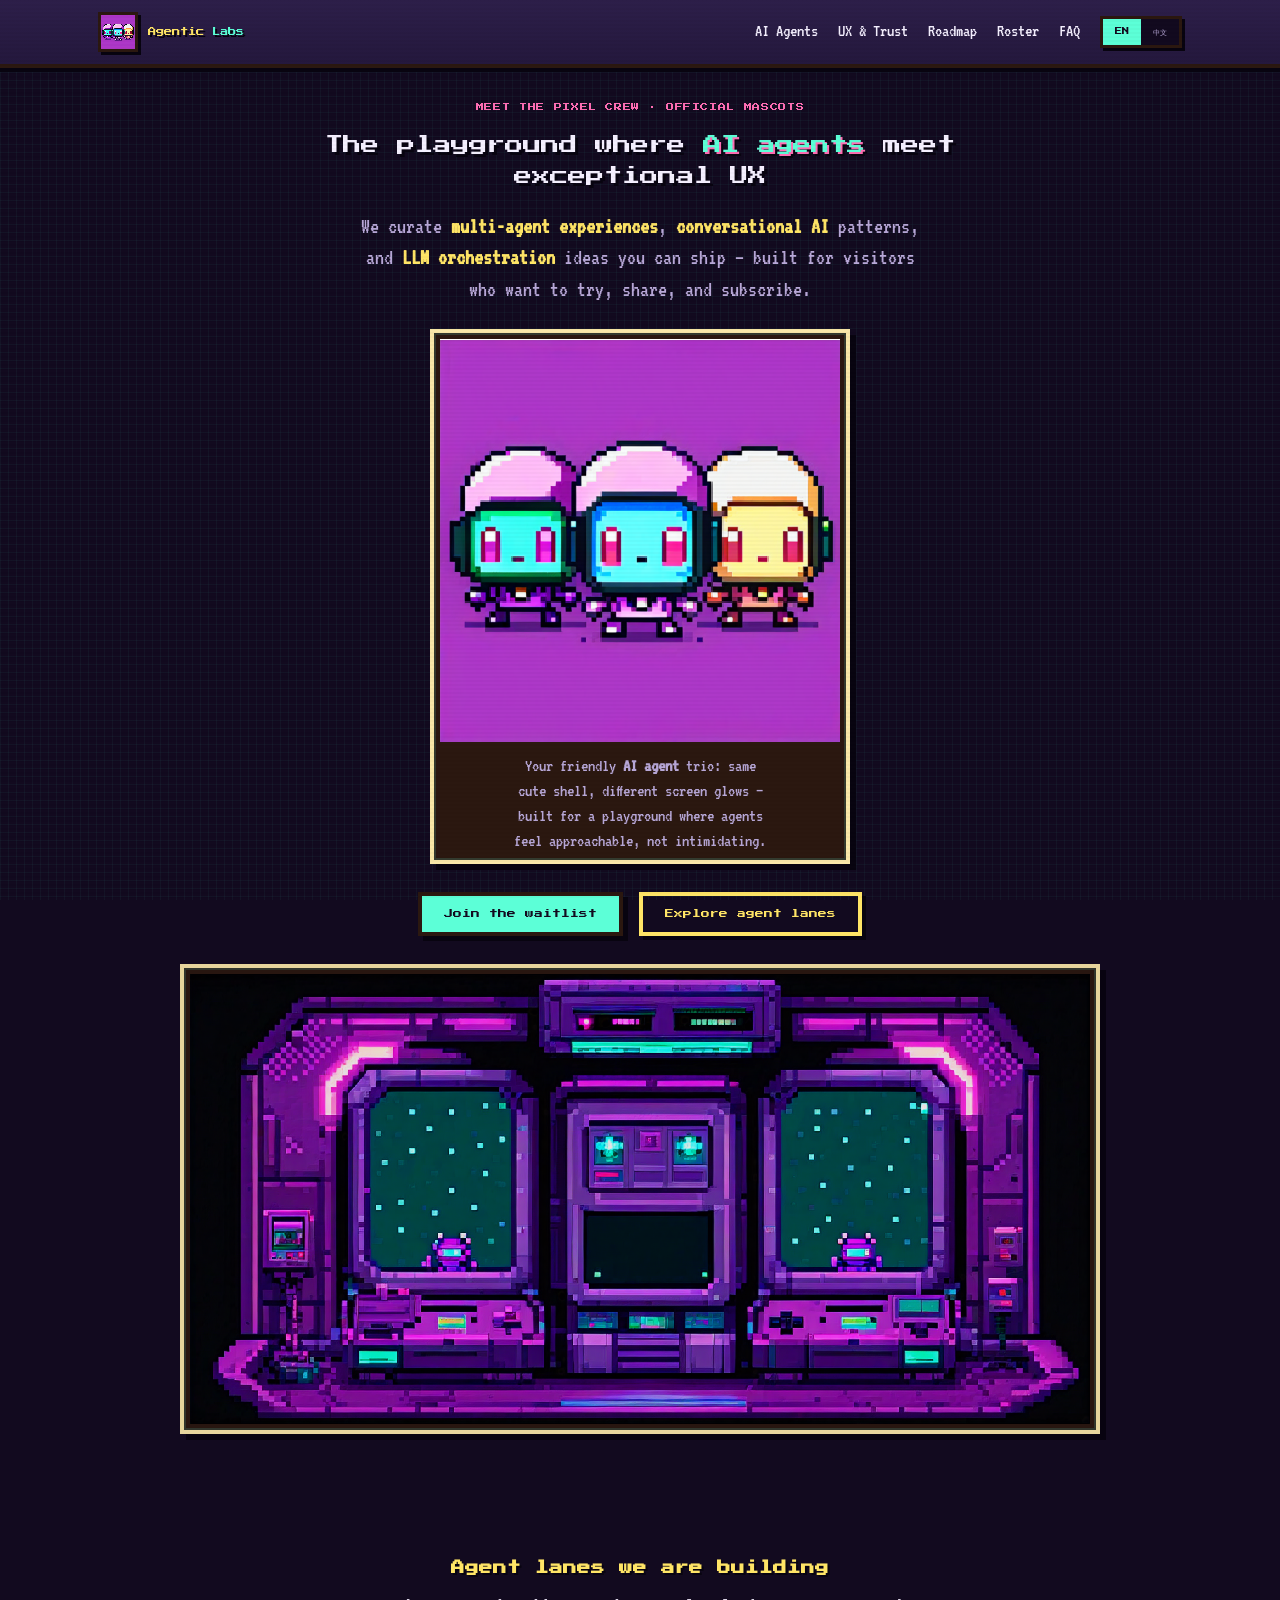
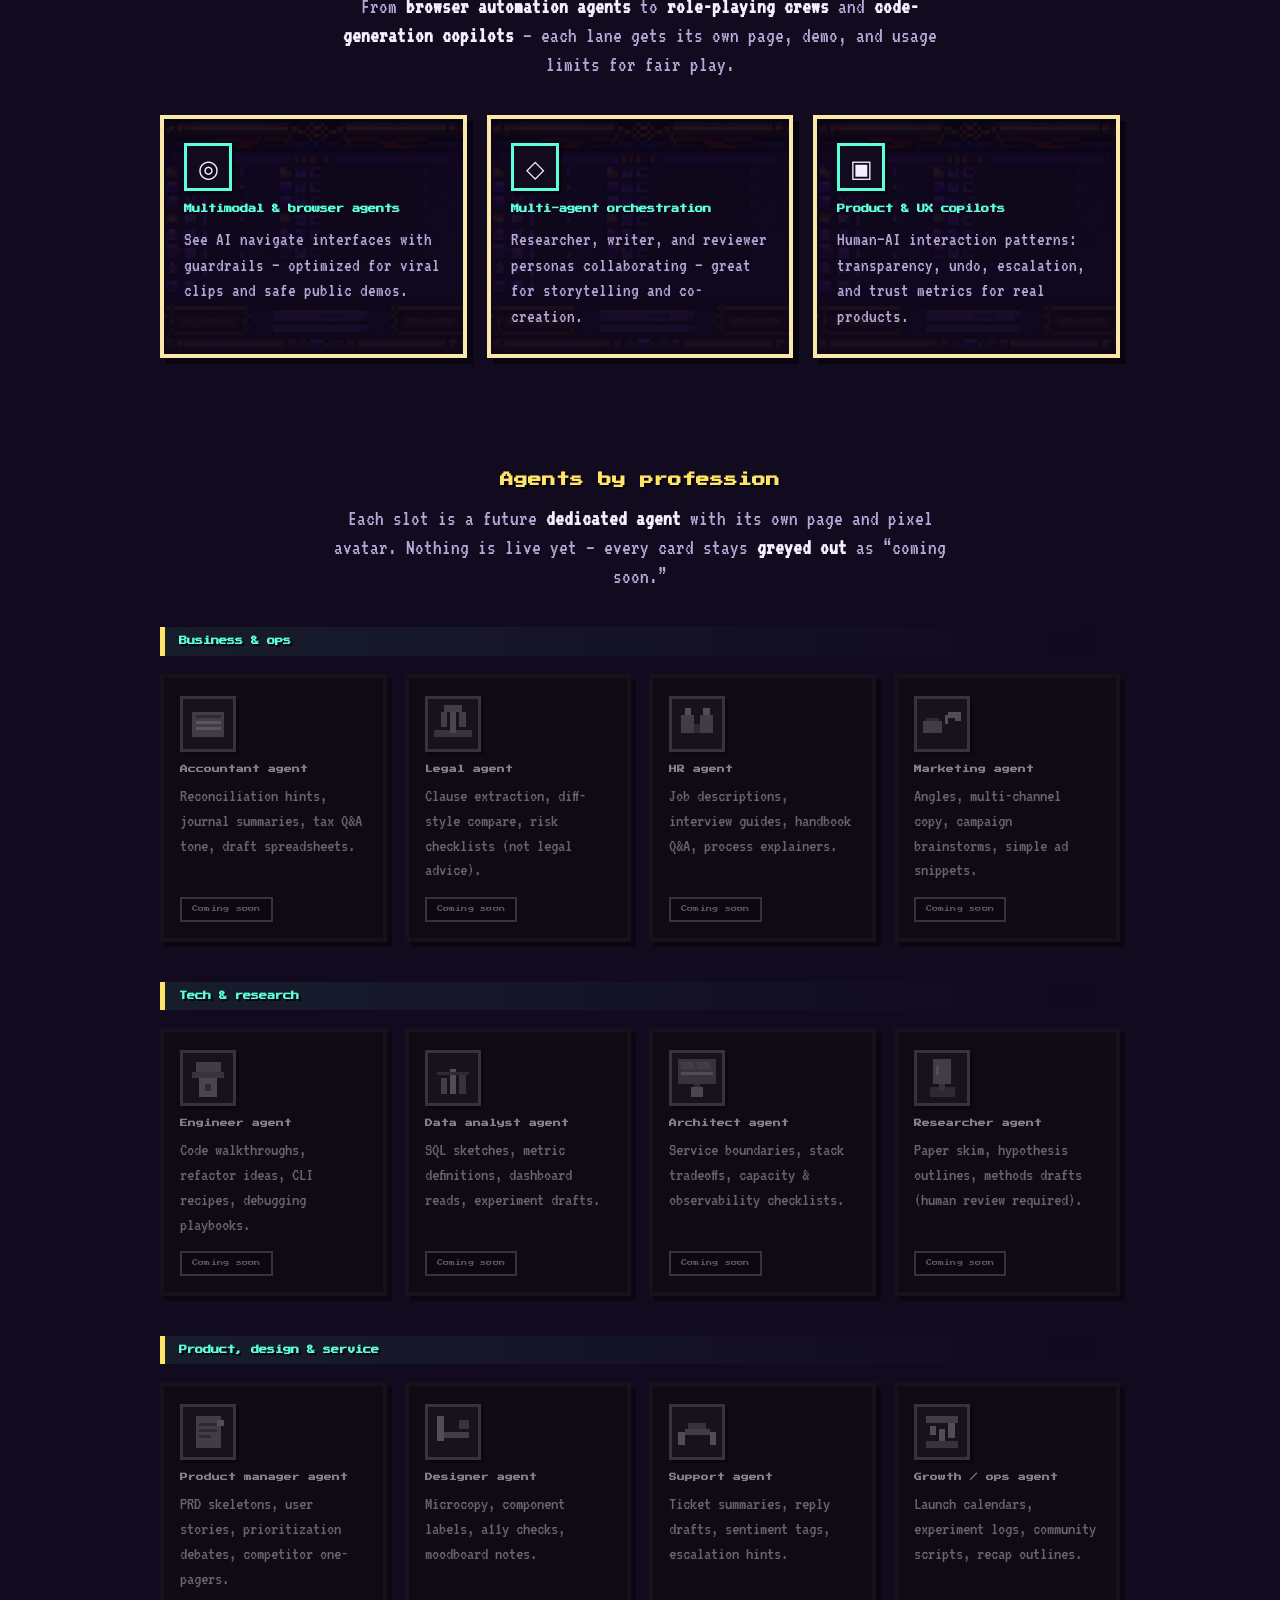
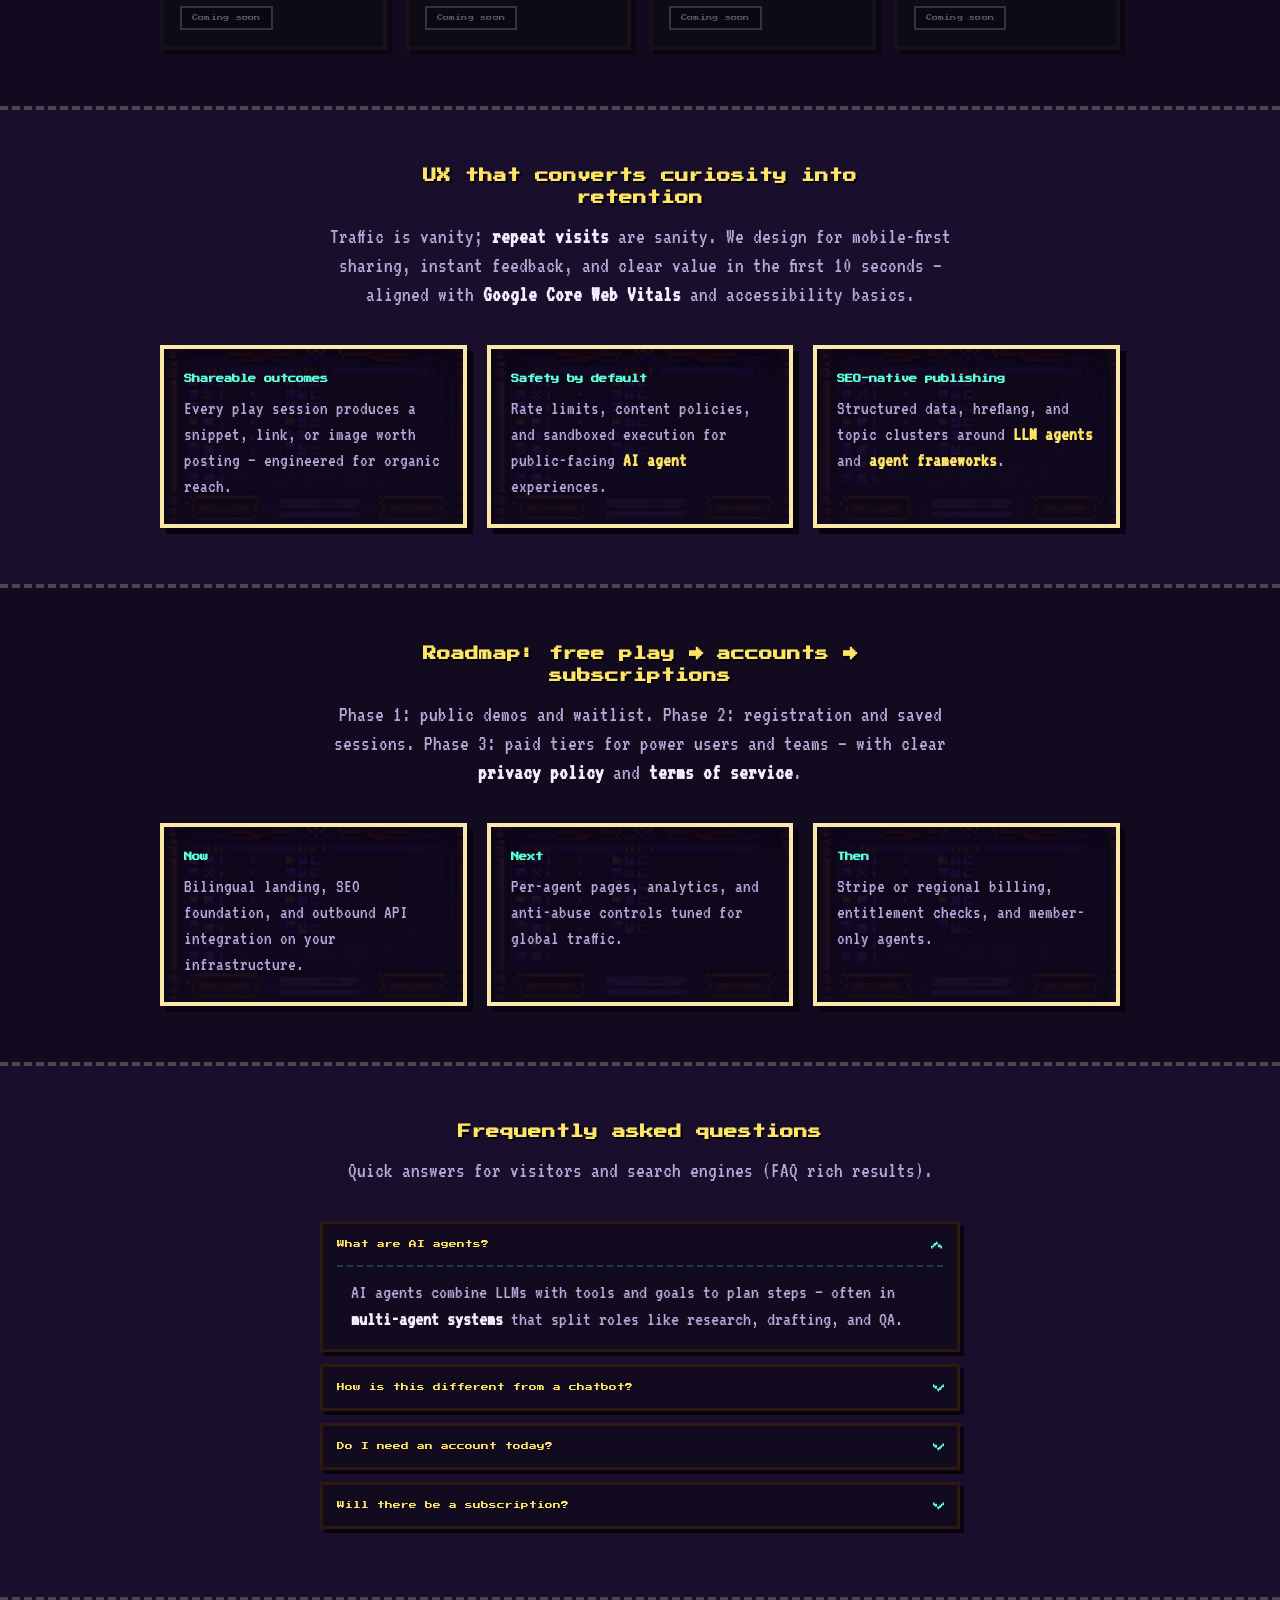
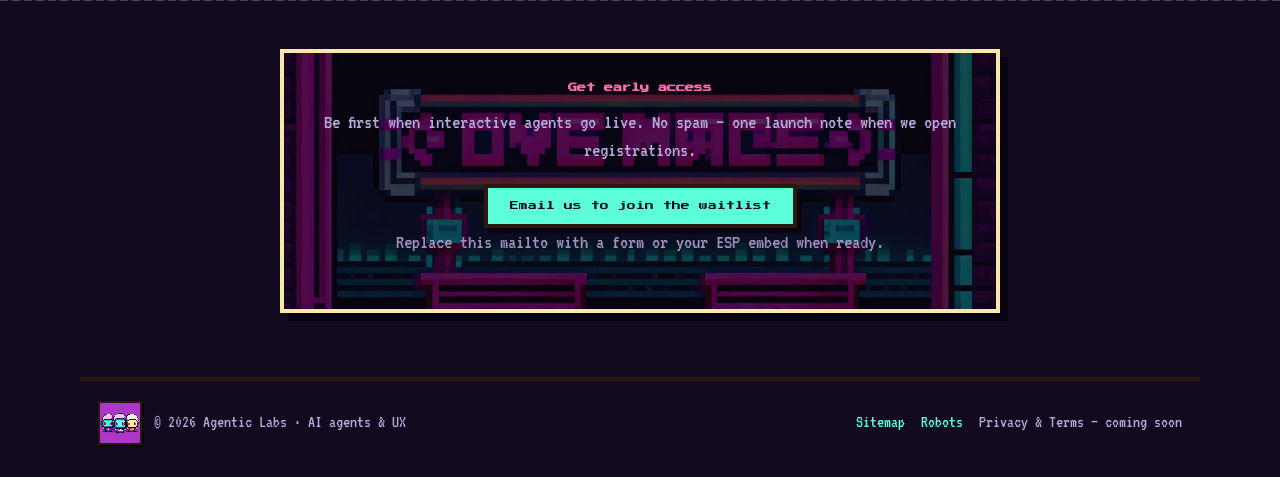
==== en/index.html @ d47db4de "Initial commit: Agentic Labs static site (en/zh, assets, scripts)" ====
<!DOCTYPE html>
<html lang="en">
<head>
  <meta charset="utf-8">
  <meta name="viewport" content="width=device-width, initial-scale=1">
  <title>AI Agents &amp; User Experience Hub | Multi-Agent Systems &amp; LLM Orchestration</title>
  <meta name="description" content="Discover AI agents, autonomous agents, multi-agent collaboration, and human-centered AI UX. A premium hub for conversational AI, agent frameworks, and trustworthy product experiences — with demos and guides coming soon.">
  <meta name="keywords" content="AI agents, autonomous AI agents, multi-agent systems, LLM agents, agent orchestration, conversational AI, AI copilots, AI user experience, human-AI interaction, agent frameworks, workflow automation, trustworthy AI, generative AI products">
  <meta name="author" content="Agentic Labs">
  <meta name="robots" content="index, follow, max-image-preview:large, max-snippet:-1, max-video-preview:-1">
  <meta name="theme-color" content="#120a1f">
  <link rel="canonical" href="https://3737-k.info/en/">
  <link rel="alternate" hreflang="en" href="https://3737-k.info/en/">
  <link rel="alternate" hreflang="zh-CN" href="https://3737-k.info/zh/">
  <link rel="alternate" hreflang="x-default" href="https://3737-k.info/en/">

  <meta property="og:type" content="website">
  <meta property="og:locale" content="en_US">
  <meta property="og:locale:alternate" content="zh_CN">
  <meta property="og:url" content="https://3737-k.info/en/">
  <meta property="og:site_name" content="Agentic Labs">
  <meta property="og:title" content="AI Agents &amp; UX Hub — Build Trustworthy Agentic Experiences">
  <meta property="og:description" content="Multi-agent systems, LLM orchestration, and UX patterns for AI agents. Interactive demos and subscriptions coming soon.">
  <meta property="og:image" content="https://3737-k.info/assets/mascot-trio-official.png">
  <meta property="og:image:width" content="364">
  <meta property="og:image:height" content="367">
  <meta property="og:image:alt" content="Agentic Labs pixel mascots — three cute screen-faced robots">

  <meta name="twitter:card" content="summary_large_image">
  <meta name="twitter:title" content="AI Agents &amp; UX Hub | Agentic Labs">
  <meta name="twitter:description" content="Autonomous agents, multi-agent orchestration, and human-centered AI UX.">
  <meta name="twitter:image" content="https://3737-k.info/assets/mascot-trio-official.png">

  <link rel="icon" type="image/png" href="../assets/mascot-trio-official.png">
  <link rel="apple-touch-icon" href="../assets/mascot-trio-official.png">
  <link rel="stylesheet" href="../assets/css/style.css">

  <script type="application/ld+json">
  {
    "@context": "https://schema.org",
    "@graph": [
      {
        "@type": "Organization",
        "@id": "https://3737-k.info/#organization",
        "name": "Agentic Labs",
        "url": "https://3737-k.info/en/",
        "logo": "https://3737-k.info/assets/mascot-trio-official.png",
        "description": "AI agents, multi-agent systems, and user experience research for trustworthy agentic products.",
        "sameAs": []
      },
      {
        "@type": "WebSite",
        "@id": "https://3737-k.info/#website",
        "url": "https://3737-k.info/",
        "name": "Agentic Labs",
        "publisher": { "@id": "https://3737-k.info/#organization" },
        "inLanguage": ["en", "zh-CN"],
        "potentialAction": {
          "@type": "SearchAction",
          "target": "https://3737-k.info/en/?q={search_term_string}",
          "query-input": "required name=search_term_string"
        }
      },
      {
        "@type": "WebPage",
        "@id": "https://3737-k.info/en/#webpage",
        "url": "https://3737-k.info/en/",
        "name": "AI Agents & User Experience Hub",
        "isPartOf": { "@id": "https://3737-k.info/#website" },
        "inLanguage": "en",
        "description": "Explore AI agents, multi-agent orchestration, conversational AI, and human-centered UX for agentic products."
      },
      {
        "@type": "FAQPage",
        "mainEntity": [
          {
            "@type": "Question",
            "name": "What are AI agents?",
            "acceptedAnswer": {
              "@type": "Answer",
              "text": "AI agents are systems that use large language models (LLMs) with tools, memory, and goals to plan actions, call APIs, browse the web, or write code — often in multi-agent teams."
            }
          },
          {
            "@type": "Question",
            "name": "Why does UX matter for AI agents?",
            "acceptedAnswer": {
              "@type": "Answer",
              "text": "Clear feedback, safety guardrails, transparent tool use, and graceful failure modes increase trust and completion rates for consumer and enterprise agent products."
            }
          },
          {
            "@type": "Question",
            "name": "Will this site offer subscriptions?",
            "acceptedAnswer": {
              "@type": "Answer",
              "text": "Yes. We are building registration and paid tiers for premium agents, higher usage limits, and team features. Join the waitlist to get early access."
            }
          }
        ]
      }
    ]
  }
  </script>
</head>
<body>
  <a class="skip-link" href="#main">Skip to content</a>

  <header class="site-header">
    <div class="header-inner">
      <a class="logo-lockup" href="index.html">
        <img class="logo-mascot-img" src="../assets/mascot-trio-official.png" width="364" height="367" alt="">
        <span class="logo-text">Agentic <span>Labs</span></span>
      </a>
      <nav class="nav-main" aria-label="Primary">
        <a href="#agents">AI Agents</a>
        <a href="#ux">UX &amp; Trust</a>
        <a href="#roadmap">Roadmap</a>
        <a href="#directory">Roster</a>
        <a href="#faq">FAQ</a>
        <div class="lang-switch" role="group" aria-label="Language">
          <a href="index.html" aria-current="true">EN</a>
          <a href="../zh/index.html">中文</a>
        </div>
      </nav>
    </div>
  </header>

  <main id="main">
    <section class="hero" aria-labelledby="hero-title">
      <p class="hero-eyebrow">Meet the pixel crew · Official mascots</p>
      <h1 id="hero-title">The playground where <span class="headline-accent">AI agents</span> meet exceptional UX</h1>
      <p class="hero-lead">
        We curate <strong>multi-agent experiences</strong>, <strong>conversational AI</strong> patterns, and
        <strong>LLM orchestration</strong> ideas you can ship — built for visitors who want to try, share, and subscribe.
      </p>
      <figure class="hero-media hero-media--mascot">
        <img
          src="../assets/mascot-trio-official.png"
          width="364"
          height="367"
          alt="Three cute chibi pixel robots with glowing rectangular screen faces and headset sides — the Agentic Labs mascots."
          fetchpriority="high"
          decoding="async">
        <figcaption class="hero-mascot-caption">Your friendly <strong>AI agent</strong> trio: same cute shell, different screen glows — built for a playground where agents feel approachable, not intimidating.</figcaption>
      </figure>
      <div class="cta-row">
        <a class="btn btn-primary" href="#waitlist">Join the waitlist</a>
        <a class="btn btn-ghost" href="#agents">Explore agent lanes</a>
      </div>
      <figure class="hero-media hero-banner-secondary">
        <img
          src="../assets/pixel-hero-wide.png"
          width="1280"
          height="640"
          alt=""
          role="presentation"
          loading="lazy"
          decoding="async">
      </figure>
    </section>

    <section id="agents" class="section" aria-labelledby="agents-title">
      <div class="section-inner">
      <h2 id="agents-title" class="section-title">Agent lanes we are building</h2>
      <p class="section-desc">
        From <strong>browser automation agents</strong> to <strong>role-playing crews</strong> and
        <strong>code-generation copilots</strong> — each lane gets its own page, demo, and usage limits for fair play.
      </p>
      <div class="card-grid">
        <article class="card">
          <div class="card-icon" aria-hidden="true">◎</div>
          <h3>Multimodal &amp; browser agents</h3>
          <p>See AI navigate interfaces with guardrails — optimized for viral clips and safe public demos.</p>
        </article>
        <article class="card">
          <div class="card-icon" aria-hidden="true">◇</div>
          <h3>Multi-agent orchestration</h3>
          <p>Researcher, writer, and reviewer personas collaborating — great for storytelling and co-creation.</p>
        </article>
        <article class="card">
          <div class="card-icon" aria-hidden="true">▣</div>
          <h3>Product &amp; UX copilots</h3>
          <p>Human–AI interaction patterns: transparency, undo, escalation, and trust metrics for real products.</p>
        </article>
      </div>
      </div>
    </section>

    <section id="directory" class="section agent-directory" aria-labelledby="directory-title">
      <div class="section-inner">
        <h2 id="directory-title" class="section-title">Agents by profession</h2>
        <p class="section-desc">Each slot is a future <strong>dedicated agent</strong> with its own page and pixel avatar. Nothing is live yet — every card stays <strong>greyed out</strong> as “coming soon.”</p>

        <div class="agent-category">
          <h3 class="agent-category-title">Business &amp; ops</h3>
          <div class="agent-grid">
            <article class="agent-card agent-card--soon">
              <div class="agent-avatar" aria-hidden="true"><svg viewBox="0 0 16 16" xmlns="http://www.w3.org/2000/svg" shape-rendering="crispEdges"><rect fill="#1e1a28" width="16" height="16"/><rect fill="#6d6580" x="3" y="4" width="10" height="8"/><rect fill="#4a4358" x="4" y="5" width="8" height="1"/><rect fill="#9a92a8" x="4" y="7" width="2" height="1"/><rect fill="#9a92a8" x="6" y="7" width="2" height="1"/><rect fill="#9a92a8" x="8" y="7" width="2" height="1"/><rect fill="#9a92a8" x="10" y="7" width="2" height="1"/><rect fill="#9a92a8" x="4" y="9" width="2" height="1"/><rect fill="#9a92a8" x="6" y="9" width="2" height="1"/><rect fill="#9a92a8" x="8" y="9" width="2" height="1"/><rect fill="#9a92a8" x="10" y="9" width="2" height="1"/></svg></div>
              <h4>Accountant agent</h4>
              <p>Reconciliation hints, journal summaries, tax Q&amp;A tone, draft spreadsheets.</p>
              <span class="agent-badge">Coming soon</span>
            </article>
            <article class="agent-card agent-card--soon">
              <div class="agent-avatar" aria-hidden="true"><svg viewBox="0 0 16 16" xmlns="http://www.w3.org/2000/svg" shape-rendering="crispEdges"><rect fill="#1e1a28" width="16" height="16"/><rect fill="#5a5468" x="2" y="10" width="12" height="2"/><rect fill="#7d7588" x="7" y="3" width="2" height="8"/><rect fill="#6d6580" x="5" y="2" width="6" height="2"/><rect fill="#6d6580" x="4" y="4" width="2" height="5"/><rect fill="#6d6580" x="10" y="4" width="2" height="5"/></svg></div>
              <h4>Legal agent</h4>
              <p>Clause extraction, diff-style compare, risk checklists (not legal advice).</p>
              <span class="agent-badge">Coming soon</span>
            </article>
            <article class="agent-card agent-card--soon">
              <div class="agent-avatar" aria-hidden="true"><svg viewBox="0 0 16 16" xmlns="http://www.w3.org/2000/svg" shape-rendering="crispEdges"><rect fill="#1e1a28" width="16" height="16"/><rect fill="#6d6580" x="3" y="5" width="4" height="6"/><rect fill="#6d6580" x="9" y="5" width="4" height="6"/><rect fill="#8a8298" x="4" y="3" width="2" height="2"/><rect fill="#8a8298" x="10" y="3" width="2" height="2"/><rect fill="#4a4358" x="7" y="8" width="2" height="3"/></svg></div>
              <h4>HR agent</h4>
              <p>Job descriptions, interview guides, handbook Q&amp;A, process explainers.</p>
              <span class="agent-badge">Coming soon</span>
            </article>
            <article class="agent-card agent-card--soon">
              <div class="agent-avatar" aria-hidden="true"><svg viewBox="0 0 16 16" xmlns="http://www.w3.org/2000/svg" shape-rendering="crispEdges"><rect fill="#1e1a28" width="16" height="16"/><rect fill="#6d6580" x="2" y="7" width="6" height="4"/><rect fill="#4a4358" x="3" y="6" width="4" height="1"/><rect fill="#8a8298" x="9" y="5" width="1" height="3"/><rect fill="#8a8298" x="10" y="4" width="4" height="2"/><rect fill="#8a8298" x="12" y="6" width="2" height="1"/></svg></div>
              <h4>Marketing agent</h4>
              <p>Angles, multi-channel copy, campaign brainstorms, simple ad snippets.</p>
              <span class="agent-badge">Coming soon</span>
            </article>
          </div>
        </div>

        <div class="agent-category">
          <h3 class="agent-category-title">Tech &amp; research</h3>
          <div class="agent-grid">
            <article class="agent-card agent-card--soon">
              <div class="agent-avatar" aria-hidden="true"><svg viewBox="0 0 16 16" xmlns="http://www.w3.org/2000/svg" shape-rendering="crispEdges"><rect fill="#1e1a28" width="16" height="16"/><rect fill="#6d6580" x="4" y="3" width="8" height="3"/><rect fill="#5a5468" x="3" y="6" width="10" height="2"/><rect fill="#7d7588" x="5" y="8" width="6" height="6"/><rect fill="#4a4358" x="7" y="10" width="2" height="2"/></svg></div>
              <h4>Engineer agent</h4>
              <p>Code walkthroughs, refactor ideas, CLI recipes, debugging playbooks.</p>
              <span class="agent-badge">Coming soon</span>
            </article>
            <article class="agent-card agent-card--soon">
              <div class="agent-avatar" aria-hidden="true"><svg viewBox="0 0 16 16" xmlns="http://www.w3.org/2000/svg" shape-rendering="crispEdges"><rect fill="#1e1a28" width="16" height="16"/><rect fill="#6d6580" x="4" y="8" width="2" height="5"/><rect fill="#8a8298" x="7" y="5" width="2" height="8"/><rect fill="#5a5468" x="10" y="7" width="2" height="6"/><rect fill="#4a4358" x="3" y="6" width="10" height="1"/></svg></div>
              <h4>Data analyst agent</h4>
              <p>SQL sketches, metric definitions, dashboard reads, experiment drafts.</p>
              <span class="agent-badge">Coming soon</span>
            </article>
            <article class="agent-card agent-card--soon">
              <div class="agent-avatar" aria-hidden="true"><svg viewBox="0 0 16 16" xmlns="http://www.w3.org/2000/svg" shape-rendering="crispEdges"><rect fill="#1e1a28" width="16" height="16"/><rect fill="#5a5468" x="2" y="2" width="12" height="8"/><rect fill="#6d6580" x="3" y="3" width="4" height="2"/><rect fill="#6d6580" x="8" y="3" width="4" height="2"/><rect fill="#8a8298" x="3" y="6" width="10" height="1"/><rect fill="#7d7588" x="6" y="11" width="4" height="3"/><rect fill="#4a4358" x="7" y="10" width="2" height="1"/></svg></div>
              <h4>Architect agent</h4>
              <p>Service boundaries, stack tradeoffs, capacity &amp; observability checklists.</p>
              <span class="agent-badge">Coming soon</span>
            </article>
            <article class="agent-card agent-card--soon">
              <div class="agent-avatar" aria-hidden="true"><svg viewBox="0 0 16 16" xmlns="http://www.w3.org/2000/svg" shape-rendering="crispEdges"><rect fill="#1e1a28" width="16" height="16"/><rect fill="#6d6580" x="5" y="2" width="6" height="8"/><rect fill="#8a8298" x="6" y="4" width="1" height="3"/><rect fill="#4a4358" x="4" y="11" width="8" height="3"/><rect fill="#5a5468" x="7" y="10" width="2" height="2"/></svg></div>
              <h4>Researcher agent</h4>
              <p>Paper skim, hypothesis outlines, methods drafts (human review required).</p>
              <span class="agent-badge">Coming soon</span>
            </article>
          </div>
        </div>

        <div class="agent-category">
          <h3 class="agent-category-title">Product, design &amp; service</h3>
          <div class="agent-grid">
            <article class="agent-card agent-card--soon">
              <div class="agent-avatar" aria-hidden="true"><svg viewBox="0 0 16 16" xmlns="http://www.w3.org/2000/svg" shape-rendering="crispEdges"><rect fill="#1e1a28" width="16" height="16"/><rect fill="#6d6580" x="4" y="3" width="8" height="10"/><rect fill="#4a4358" x="5" y="5" width="6" height="1"/><rect fill="#4a4358" x="5" y="7" width="6" height="1"/><rect fill="#4a4358" x="5" y="9" width="4" height="1"/><rect fill="#8a8298" x="11" y="4" width="2" height="2"/></svg></div>
              <h4>Product manager agent</h4>
              <p>PRD skeletons, user stories, prioritization debates, competitor one-pagers.</p>
              <span class="agent-badge">Coming soon</span>
            </article>
            <article class="agent-card agent-card--soon">
              <div class="agent-avatar" aria-hidden="true"><svg viewBox="0 0 16 16" xmlns="http://www.w3.org/2000/svg" shape-rendering="crispEdges"><rect fill="#1e1a28" width="16" height="16"/><rect fill="#8a8298" x="3" y="3" width="2" height="8"/><rect fill="#6d6580" x="5" y="8" width="8" height="2"/><rect fill="#5a5468" x="10" y="4" width="3" height="3"/></svg></div>
              <h4>Designer agent</h4>
              <p>Microcopy, component labels, a11y checks, moodboard notes.</p>
              <span class="agent-badge">Coming soon</span>
            </article>
            <article class="agent-card agent-card--soon">
              <div class="agent-avatar" aria-hidden="true"><svg viewBox="0 0 16 16" xmlns="http://www.w3.org/2000/svg" shape-rendering="crispEdges"><rect fill="#1e1a28" width="16" height="16"/><rect fill="#5a5468" x="5" y="5" width="6" height="2"/><rect fill="#6d6580" x="4" y="7" width="8" height="2"/><rect fill="#8a8298" x="2" y="8" width="2" height="4"/><rect fill="#8a8298" x="12" y="8" width="2" height="4"/></svg></div>
              <h4>Support agent</h4>
              <p>Ticket summaries, reply drafts, sentiment tags, escalation hints.</p>
              <span class="agent-badge">Coming soon</span>
            </article>
            <article class="agent-card agent-card--soon">
              <div class="agent-avatar" aria-hidden="true"><svg viewBox="0 0 16 16" xmlns="http://www.w3.org/2000/svg" shape-rendering="crispEdges"><rect fill="#1e1a28" width="16" height="16"/><rect fill="#6d6580" x="3" y="3" width="10" height="2"/><rect fill="#8a8298" x="4" y="6" width="2" height="3"/><rect fill="#8a8298" x="7" y="7" width="2" height="4"/><rect fill="#8a8298" x="10" y="5" width="2" height="5"/><rect fill="#5a5468" x="3" y="11" width="10" height="2"/></svg></div>
              <h4>Growth / ops agent</h4>
              <p>Launch calendars, experiment logs, community scripts, recap outlines.</p>
              <span class="agent-badge">Coming soon</span>
            </article>
          </div>
        </div>
      </div>
    </section>

    <section id="ux" class="section section--muted" aria-labelledby="ux-title">
      <div class="section-inner">
      <h2 id="ux-title" class="section-title">UX that converts curiosity into retention</h2>
      <p class="section-desc">
        Traffic is vanity; <strong>repeat visits</strong> are sanity. We design for mobile-first sharing, instant feedback,
        and clear value in the first 10 seconds — aligned with <strong>Google Core Web Vitals</strong> and accessibility basics.
      </p>
      <div class="card-grid">
        <article class="card">
          <h3>Shareable outcomes</h3>
          <p>Every play session produces a snippet, link, or image worth posting — engineered for organic reach.</p>
        </article>
        <article class="card">
          <h3>Safety by default</h3>
          <p>Rate limits, content policies, and sandboxed execution for public-facing <strong>AI agent</strong> experiences.</p>
        </article>
        <article class="card">
          <h3>SEO-native publishing</h3>
          <p>Structured data, hreflang, and topic clusters around <strong>LLM agents</strong> and <strong>agent frameworks</strong>.</p>
        </article>
      </div>
      </div>
    </section>

    <section id="roadmap" class="section" aria-labelledby="roadmap-title">
      <div class="section-inner">
      <h2 id="roadmap-title" class="section-title">Roadmap: free play → accounts → subscriptions</h2>
      <p class="section-desc">
        Phase 1: public demos and waitlist. Phase 2: registration and saved sessions. Phase 3: paid tiers for power users and teams — with clear <strong>privacy policy</strong> and <strong>terms of service</strong>.
      </p>
      <div class="card-grid">
        <article class="card">
          <h3>Now</h3>
          <p>Bilingual landing, SEO foundation, and outbound API integration on your infrastructure.</p>
        </article>
        <article class="card">
          <h3>Next</h3>
          <p>Per-agent pages, analytics, and anti-abuse controls tuned for global traffic.</p>
        </article>
        <article class="card">
          <h3>Then</h3>
          <p>Stripe or regional billing, entitlement checks, and member-only agents.</p>
        </article>
      </div>
      </div>
    </section>

    <section id="faq" class="section section--muted" aria-labelledby="faq-title">
      <div class="section-inner">
      <h2 id="faq-title" class="section-title">Frequently asked questions</h2>
      <p class="section-desc">Quick answers for visitors and search engines (FAQ rich results).</p>
      <div class="faq-list">
        <details class="faq-item" open>
          <summary>What are AI agents?</summary>
          <div class="faq-a">AI agents combine LLMs with tools and goals to plan steps — often in <strong>multi-agent systems</strong> that split roles like research, drafting, and QA.</div>
        </details>
        <details class="faq-item">
          <summary>How is this different from a chatbot?</summary>
          <div class="faq-a">Agents can call tools, retain task state, and coordinate with other agents; the UX challenge is making that power understandable and safe.</div>
        </details>
        <details class="faq-item">
          <summary>Do I need an account today?</summary>
          <div class="faq-a">Not for this landing page. When demos go live, we may offer anonymous trials first, then optional registration.</div>
        </details>
        <details class="faq-item">
          <summary>Will there be a subscription?</summary>
          <div class="faq-a">Yes — planned tiers for higher limits, premium agents, and team seats. Join the waitlist for launch pricing.</div>
        </details>
      </div>
      </div>
    </section>

    <div class="cta-band" id="waitlist">
      <div class="cta-band-inner">
        <h2>Get early access</h2>
        <p>Be first when interactive agents go live. No spam — one launch note when we open registrations.</p>
        <a class="btn btn-primary" href="mailto:hello@3737-k.info?subject=Waitlist%20%E2%80%94%20Agentic%20Labs">Email us to join the waitlist</a>
        <p class="cta-note">Replace this mailto with a form or your ESP embed when ready.</p>
      </div>
    </div>
  </main>

  <footer class="site-footer">
    <div class="footer-mascot">
      <img src="../assets/mascot-trio-official.png" width="364" height="367" alt="" loading="lazy" decoding="async">
      <span>© <span id="y"></span> Agentic Labs · AI agents &amp; UX</span>
    </div>
    <div class="footer-links">
      <a href="../sitemap.xml">Sitemap</a>
      <a href="../robots.txt">Robots</a>
      <span>Privacy &amp; Terms — coming soon</span>
    </div>
  </footer>

  <script>document.getElementById("y").textContent = new Date().getFullYear();</script>
  <script src="../assets/js/main.js" defer></script>
</body>
</html>
---- assets/css/style.css ----
/* Agentic Labs — pixel-game UI (assets generated via ComfyUI PixelArt XL) */
@import url("https://fonts.googleapis.com/css2?family=Press+Start+2P&family=VT323&display=swap");

:root {
  --px-bg-deep: #120a1f;
  --px-bg: #1e1233;
  --px-panel: #2d1f4a;
  --px-border: #f9e8a8;
  --px-border-dark: #2b1810;
  --px-text: #f5f0ff;
  --px-muted: #b8a8d8;
  --px-cyan: #5cffd7;
  --px-pink: #ff6eb4;
  --px-yellow: #ffe566;
  --px-shadow: #080410;
  --px-max: 960px;
  --px-max-wide: 1120px;
  --font-pixel: "VT323", "SimSun", monospace;
  --font-title: "Press Start 2P", monospace;
}

*,
*::before,
*::after {
  box-sizing: border-box;
}

html {
  scroll-behavior: smooth;
}

body {
  margin: 0;
  font-family: var(--font-pixel);
  font-size: 1.35rem;
  line-height: 1.35;
  color: var(--px-text);
  background: var(--px-bg-deep);
  min-height: 100vh;
  position: relative;
}

/* Subtle grid floor */
body::before {
  content: "";
  position: fixed;
  inset: 0;
  z-index: -2;
  background-color: var(--px-bg-deep);
  background-image:
    linear-gradient(rgba(92, 255, 215, 0.04) 1px, transparent 1px),
    linear-gradient(90deg, rgba(92, 255, 215, 0.04) 1px, transparent 1px);
  background-size: 8px 8px;
  pointer-events: none;
}

/* Light scanline overlay */
body::after {
  content: "";
  position: fixed;
  inset: 0;
  z-index: 9999;
  pointer-events: none;
  background: repeating-linear-gradient(
    0deg,
    transparent,
    transparent 2px,
    rgba(0, 0, 0, 0.06) 2px,
    rgba(0, 0, 0, 0.06) 4px
  );
  opacity: 0.35;
}

a {
  color: var(--px-cyan);
  text-decoration: none;
}

a:hover {
  color: var(--px-yellow);
  text-decoration: underline;
}

.skip-link {
  position: absolute;
  left: -9999px;
  top: 0;
  padding: 0.5rem 1rem;
  background: var(--px-pink);
  color: var(--px-bg-deep);
  z-index: 100000;
  font-family: var(--font-title);
  font-size: 0.55rem;
}

.skip-link:focus {
  left: 0.5rem;
  top: 0.5rem;
}

/* —— Header —— */
.site-header {
  position: sticky;
  top: 0;
  z-index: 100;
  background: linear-gradient(180deg, var(--px-panel) 0%, #24183d 100%);
  border-bottom: 4px solid var(--px-border-dark);
  box-shadow: 0 4px 0 var(--px-shadow);
}

.header-inner {
  max-width: var(--px-max-wide);
  margin: 0 auto;
  padding: 12px 18px;
  display: flex;
  align-items: center;
  justify-content: space-between;
  gap: 1rem;
  flex-wrap: wrap;
}

/* Logo + official pixel mascots */
.logo-lockup {
  display: inline-flex;
  align-items: center;
  gap: 10px;
  text-decoration: none;
}

.logo-lockup:hover {
  opacity: 0.92;
  text-decoration: none;
}

.logo-lockup .logo-mascot-img {
  height: 40px;
  width: auto;
  display: block;
  image-rendering: pixelated;
  image-rendering: crisp-edges;
  border: 3px solid var(--px-border-dark);
  box-shadow: 3px 3px 0 var(--px-shadow);
  background: #2d1f4a;
}

.logo-text {
  font-family: var(--font-title);
  font-size: 0.52rem;
  line-height: 1.55;
  color: var(--px-yellow);
  text-shadow: 2px 2px 0 var(--px-shadow);
}

.logo-text span {
  color: var(--px-cyan);
}

.logo {
  font-family: var(--font-title);
  font-size: 0.65rem;
  line-height: 1.6;
  color: var(--px-yellow);
  text-shadow: 2px 2px 0 var(--px-shadow);
  text-decoration: none;
}

.logo:hover {
  color: var(--px-cyan);
  text-decoration: none;
}

.logo span {
  color: var(--px-cyan);
}

.nav-main {
  display: flex;
  align-items: center;
  gap: 10px 20px;
  flex-wrap: wrap;
}

.nav-main > a {
  font-size: 1.15rem;
  color: var(--px-text);
  text-decoration: none;
  padding: 4px 0;
  border-bottom: 2px solid transparent;
}

.nav-main > a:hover {
  color: var(--px-cyan);
  border-bottom-color: var(--px-pink);
  text-decoration: none;
}

.lang-switch {
  display: inline-flex;
  border: 3px solid var(--px-border-dark);
  box-shadow: 3px 3px 0 var(--px-shadow);
  background: var(--px-bg-deep);
}

.lang-switch a {
  font-family: var(--font-title);
  font-size: 0.45rem;
  padding: 8px 12px;
  color: var(--px-muted);
  text-decoration: none;
}

.lang-switch a:hover {
  color: var(--px-cyan);
  text-decoration: none;
}

.lang-switch a[aria-current="true"] {
  background: var(--px-cyan);
  color: var(--px-bg-deep);
}

/* —— Hero —— */
.hero {
  text-align: center;
  padding: 32px 16px 40px;
  max-width: var(--px-max-wide);
  margin: 0 auto;
}

.hero-eyebrow {
  font-family: var(--font-title);
  font-size: 0.5rem;
  line-height: 1.8;
  color: var(--px-pink);
  text-transform: uppercase;
  letter-spacing: 0.08em;
  margin: 0 0 16px;
}

.hero h1 {
  font-family: var(--font-title);
  font-size: clamp(0.85rem, 3.6vw, 1.15rem);
  line-height: 1.65;
  font-weight: 400;
  margin: 0 auto 20px;
  max-width: 42rem;
  color: var(--px-text);
  text-shadow: 3px 3px 0 var(--px-shadow);
}

.hero h1 .headline-accent {
  color: var(--px-cyan);
  text-shadow:
    2px 2px 0 var(--px-pink),
    4px 4px 0 var(--px-shadow);
}

.hero-lead {
  font-size: 1.4rem;
  line-height: 1.4;
  color: var(--px-muted);
  max-width: 36rem;
  margin: 0 auto 24px;
}

.hero-lead strong {
  color: var(--px-yellow);
}

.hero-media {
  margin: 20px auto 28px;
  max-width: min(100%, 920px);
  padding: 6px;
  background: var(--px-border-dark);
  border: 4px solid var(--px-border);
  box-shadow:
    6px 6px 0 var(--px-shadow),
    inset 0 0 0 2px rgba(92, 255, 215, 0.15);
  image-rendering: pixelated;
  image-rendering: crisp-edges;
}

.hero-media img {
  width: 100%;
  height: auto;
  display: block;
  image-rendering: pixelated;
  image-rendering: crisp-edges;
  -ms-interpolation-mode: nearest-neighbor;
}

/* Official mascot trio — tighter frame, centered */
.hero-media--mascot {
  max-width: min(100%, 420px);
  margin-left: auto;
  margin-right: auto;
}

.hero-mascot-caption {
  margin: 12px auto 0;
  max-width: 36ch;
  font-size: 1.15rem;
  line-height: 1.35;
  color: var(--px-muted);
  text-align: center;
}

.hero-banner-secondary {
  margin-top: 28px;
  max-width: min(100%, 920px);
  margin-left: auto;
  margin-right: auto;
  opacity: 0.92;
}

.footer-mascot {
  display: flex;
  align-items: center;
  gap: 12px;
  flex-wrap: wrap;
}

.footer-mascot img {
  height: 44px;
  width: auto;
  image-rendering: pixelated;
  image-rendering: crisp-edges;
  border: 2px solid var(--px-border-dark);
  box-shadow: 2px 2px 0 var(--px-shadow);
}

.cta-row {
  display: flex;
  flex-wrap: wrap;
  gap: 16px;
  justify-content: center;
  align-items: center;
}

/* —— Buttons (pixel bevel) —— */
.btn {
  display: inline-flex;
  align-items: center;
  justify-content: center;
  padding: 12px 22px;
  font-family: var(--font-title);
  font-size: 0.55rem;
  line-height: 1.4;
  border: 4px solid var(--px-border-dark);
  cursor: pointer;
  text-decoration: none;
  transition: transform 0.08s ease, box-shadow 0.08s ease;
}

.btn:focus-visible {
  outline: 3px solid var(--px-yellow);
  outline-offset: 2px;
}

.btn-primary {
  background: var(--px-cyan);
  color: var(--px-bg-deep);
  box-shadow: 5px 5px 0 var(--px-shadow);
}

.btn-primary:hover {
  transform: translate(1px, 1px);
  box-shadow: 4px 4px 0 var(--px-shadow);
  text-decoration: none;
  color: var(--px-bg-deep);
}

.btn-ghost {
  background: transparent;
  color: var(--px-yellow);
  border-color: var(--px-yellow);
  box-shadow: 4px 4px 0 var(--px-shadow);
}

.btn-ghost:hover {
  background: rgba(255, 229, 102, 0.12);
  text-decoration: none;
  color: var(--px-cyan);
  border-color: var(--px-cyan);
}

/* —— Sections —— */
.section {
  padding: 56px 16px;
}

.section--muted {
  background: rgba(30, 18, 51, 0.65);
  border-top: 4px dashed rgba(249, 232, 168, 0.25);
  border-bottom: 4px dashed rgba(249, 232, 168, 0.25);
}

.section-inner {
  max-width: var(--px-max);
  margin: 0 auto;
}

.section-title {
  font-family: var(--font-title);
  font-size: clamp(0.65rem, 2.8vw, 0.85rem);
  line-height: 1.6;
  text-align: center;
  margin: 0 auto 12px;
  max-width: 32rem;
  color: var(--px-yellow);
  text-shadow: 2px 2px 0 var(--px-shadow);
}

.section-desc {
  font-size: 1.35rem;
  text-align: center;
  color: var(--px-muted);
  max-width: 40rem;
  margin: 0 auto 36px;
  line-height: 1.35;
}

.section-desc strong {
  color: var(--px-text);
}

.card-grid {
  display: grid;
  grid-template-columns: repeat(3, 1fr);
  gap: 20px;
}

@media (max-width: 820px) {
  .card-grid {
    grid-template-columns: 1fr;
    max-width: 420px;
    margin: 0 auto;
  }
}

.card {
  position: relative;
  padding: 24px 20px;
  border: 4px solid var(--px-border);
  box-shadow: 6px 6px 0 var(--px-shadow);
  background-color: var(--px-panel);
  background-image: url("../pixel-ui-panel.png");
  background-size: cover;
  background-position: center;
  background-blend-mode: multiply;
  overflow: hidden;
}

.card::after {
  content: "";
  position: absolute;
  inset: 0;
  background: linear-gradient(180deg, rgba(18, 10, 31, 0.55) 0%, rgba(18, 10, 31, 0.75) 100%);
  pointer-events: none;
  z-index: 0;
}

.card > * {
  position: relative;
  z-index: 1;
}

.card:hover {
  transform: translate(-2px, -2px);
  box-shadow: 8px 8px 0 var(--px-shadow);
}

.card-icon {
  width: 48px;
  height: 48px;
  line-height: 48px;
  text-align: center;
  font-size: 1.5rem;
  margin-bottom: 12px;
  background: var(--px-bg-deep);
  border: 3px solid var(--px-cyan);
  box-shadow: 3px 3px 0 var(--px-shadow);
}

.card h3 {
  font-family: var(--font-title);
  font-size: 0.52rem;
  line-height: 1.6;
  margin: 0 0 10px;
  color: var(--px-cyan);
}

.card p {
  margin: 0;
  font-size: 1.2rem;
  color: var(--px-muted);
  line-height: 1.35;
}

.card p strong {
  color: var(--px-yellow);
}

/* —— Agent roster (by profession) —— */
.agent-directory {
  text-align: left;
}

.agent-category {
  margin-bottom: 40px;
}

.agent-category:last-child {
  margin-bottom: 0;
}

.agent-category-title {
  font-family: var(--font-title);
  font-size: clamp(0.42rem, 1.6vw, 0.52rem);
  line-height: 1.5;
  color: var(--px-cyan);
  margin: 0 0 18px;
  padding: 8px 0 8px 14px;
  border-left: 5px solid var(--px-yellow);
  text-shadow: 2px 2px 0 var(--px-shadow);
  background: linear-gradient(90deg, rgba(92, 255, 215, 0.08), transparent);
}

.agent-grid {
  display: grid;
  grid-template-columns: repeat(auto-fill, minmax(220px, 1fr));
  gap: 18px;
}

.agent-card {
  display: flex;
  flex-direction: column;
  align-items: flex-start;
  padding: 18px 16px 16px;
  border: 4px solid var(--px-border-dark);
  background: var(--px-bg-deep);
  box-shadow: 5px 5px 0 var(--px-shadow);
  transition: transform 0.12s ease, box-shadow 0.12s ease;
}

.agent-card--soon {
  filter: grayscale(1);
  opacity: 0.55;
  cursor: not-allowed;
  pointer-events: none;
  user-select: none;
}

.agent-avatar {
  width: 56px;
  height: 56px;
  flex-shrink: 0;
  margin-bottom: 12px;
  border: 3px solid #5a5468;
  box-shadow: 3px 3px 0 var(--px-shadow);
  background: #1e1a28;
  image-rendering: pixelated;
  image-rendering: crisp-edges;
}

.agent-avatar svg {
  display: block;
  width: 100%;
  height: 100%;
}

.agent-card h4 {
  font-family: var(--font-title);
  font-size: 0.48rem;
  line-height: 1.55;
  margin: 0 0 8px;
  color: var(--px-yellow);
}

.agent-card p {
  margin: 0;
  font-size: 1.15rem;
  line-height: 1.35;
  color: var(--px-muted);
  flex: 1;
}

.agent-badge {
  display: inline-block;
  margin-top: 14px;
  font-family: var(--font-title);
  font-size: 0.38rem;
  line-height: 1.4;
  padding: 6px 10px;
  color: #9a92a8;
  border: 2px solid #5a5468;
  background: rgba(0, 0, 0, 0.35);
  letter-spacing: 0.04em;
}

/* —— FAQ —— */
.faq-list {
  max-width: 640px;
  margin: 0 auto;
}

details.faq-item {
  border: 3px solid var(--px-border-dark);
  margin-bottom: 12px;
  background: var(--px-bg-deep);
  box-shadow: 4px 4px 0 var(--px-shadow);
}

details.faq-item summary {
  cursor: pointer;
  font-family: var(--font-title);
  font-size: 0.48rem;
  line-height: 1.7;
  padding: 14px 40px 14px 14px;
  list-style: none;
  color: var(--px-yellow);
  position: relative;
}

details.faq-item summary::-webkit-details-marker {
  display: none;
}

details.faq-item summary::after {
  content: ">";
  position: absolute;
  right: 14px;
  top: 50%;
  transform: translateY(-50%) rotate(90deg);
  transition: transform 0.2s ease;
  color: var(--px-cyan);
  font-size: 0.7rem;
}

details.faq-item[open] summary::after {
  transform: translateY(-50%) rotate(-90deg);
}

details.faq-item .faq-a {
  padding: 0 14px 16px;
  font-size: 1.25rem;
  color: var(--px-muted);
  border-top: 2px dashed rgba(92, 255, 215, 0.2);
  margin: 0 14px;
  padding-top: 12px;
}

details.faq-item .faq-a strong {
  color: var(--px-text);
}

/* —— CTA —— */
.cta-band {
  padding: 48px 16px 64px;
  background: var(--px-bg-deep);
}

.cta-band-inner {
  max-width: 720px;
  margin: 0 auto;
  text-align: center;
  padding: 28px 24px 32px;
  border: 4px solid var(--px-border);
  box-shadow: 8px 8px 0 var(--px-shadow);
  background-color: var(--px-panel);
  background-image: url("../pixel-ui-cta.png");
  background-size: cover;
  background-position: center;
  position: relative;
  overflow: hidden;
}

.cta-band-inner::before {
  content: "";
  position: absolute;
  inset: 0;
  background: rgba(10, 6, 18, 0.72);
  z-index: 0;
}

.cta-band-inner > * {
  position: relative;
  z-index: 1;
}

.cta-band-inner h2 {
  font-family: var(--font-title);
  font-size: 0.58rem;
  line-height: 1.6;
  margin: 0 0 12px;
  color: var(--px-pink);
  text-shadow: 2px 2px 0 var(--px-shadow);
}

.cta-band-inner > p {
  font-size: 1.3rem;
  color: var(--px-muted);
  margin: 0 0 20px;
}

.cta-note {
  margin-top: 14px;
  font-size: 1rem;
  color: var(--px-muted);
  opacity: 0.85;
}

/* —— Footer —— */
.site-footer {
  padding: 20px 18px 32px;
  max-width: var(--px-max-wide);
  margin: 0 auto;
  display: flex;
  flex-wrap: wrap;
  gap: 12px;
  justify-content: space-between;
  align-items: center;
  font-size: 1.1rem;
  color: var(--px-muted);
  border-top: 4px solid var(--px-border-dark);
}

.footer-links {
  display: flex;
  gap: 16px;
  flex-wrap: wrap;
}

.footer-links a {
  color: var(--px-cyan);
}

.footer-links a:hover {
  color: var(--px-yellow);
}

@media (max-width: 640px) {
  body {
    font-size: 1.2rem;
  }

  .hero h1 {
    font-size: 0.78rem;
  }

  .nav-main {
    width: 100%;
  }
}
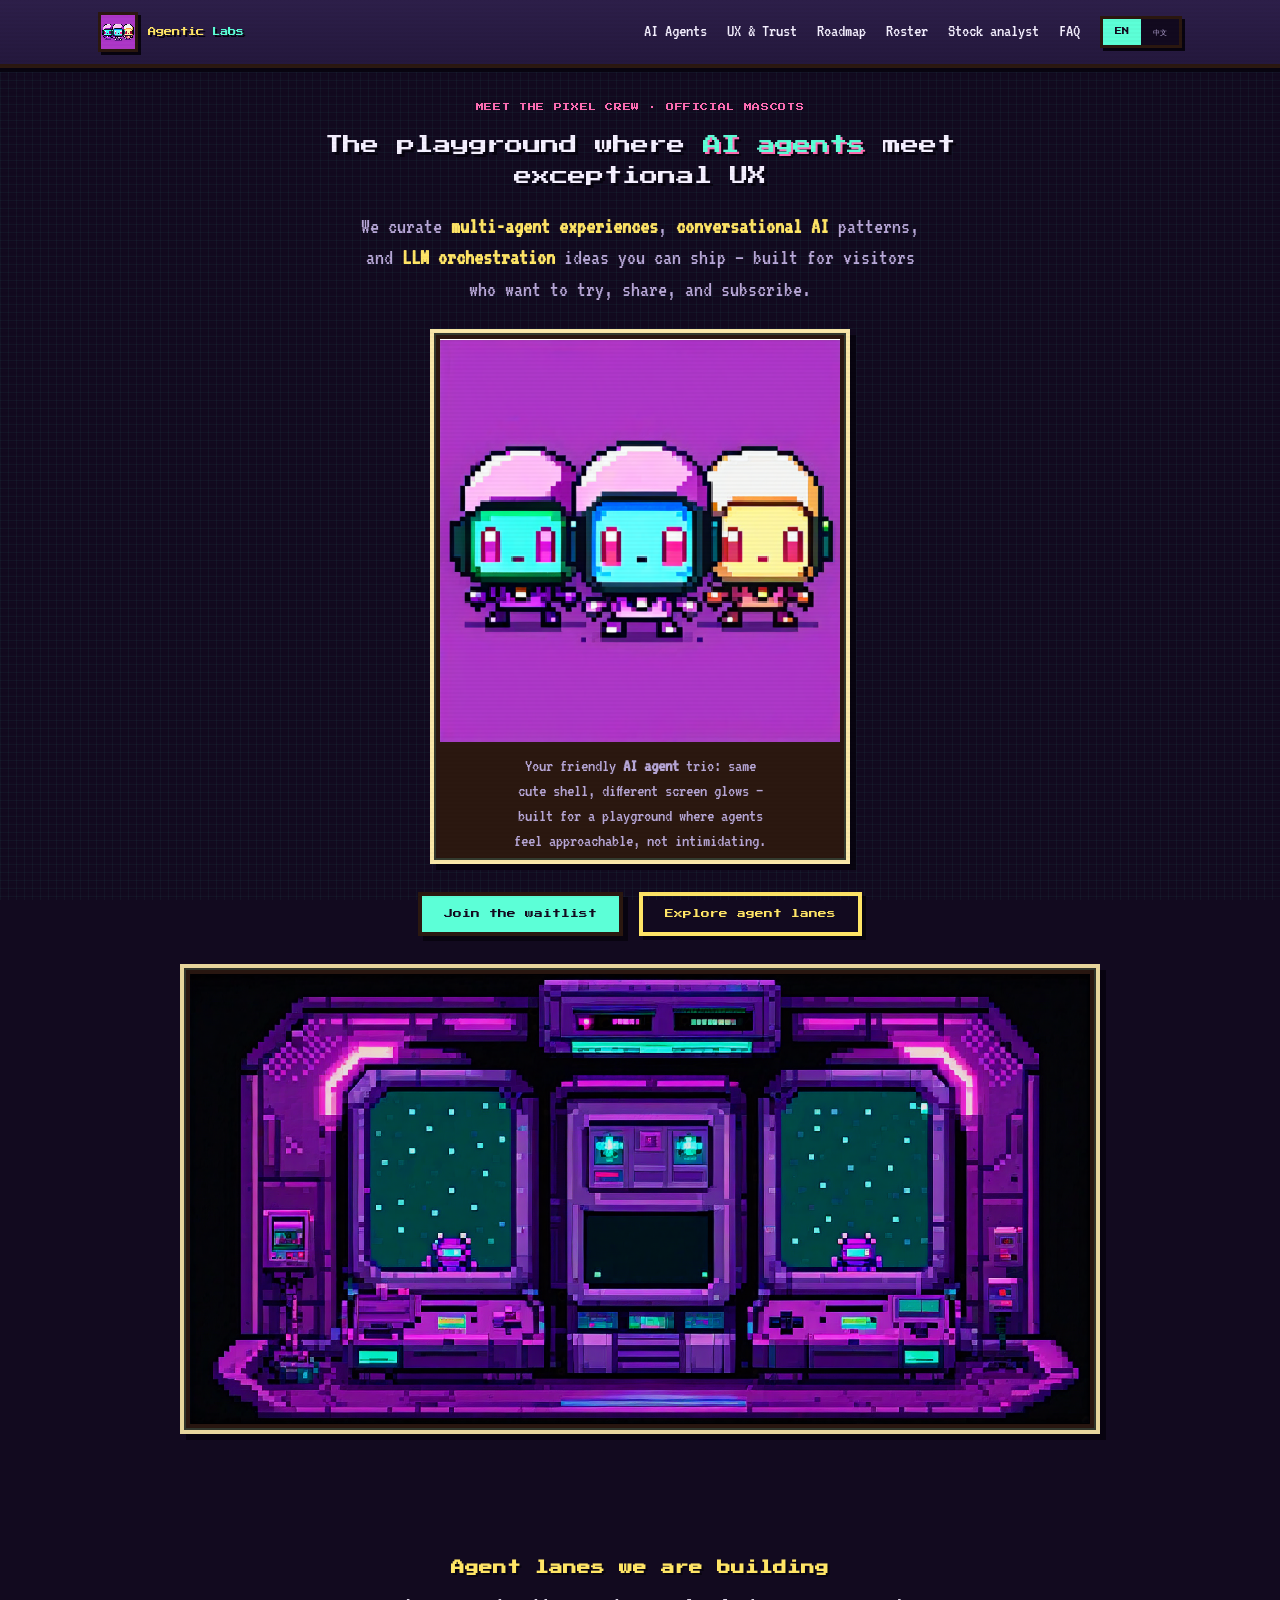
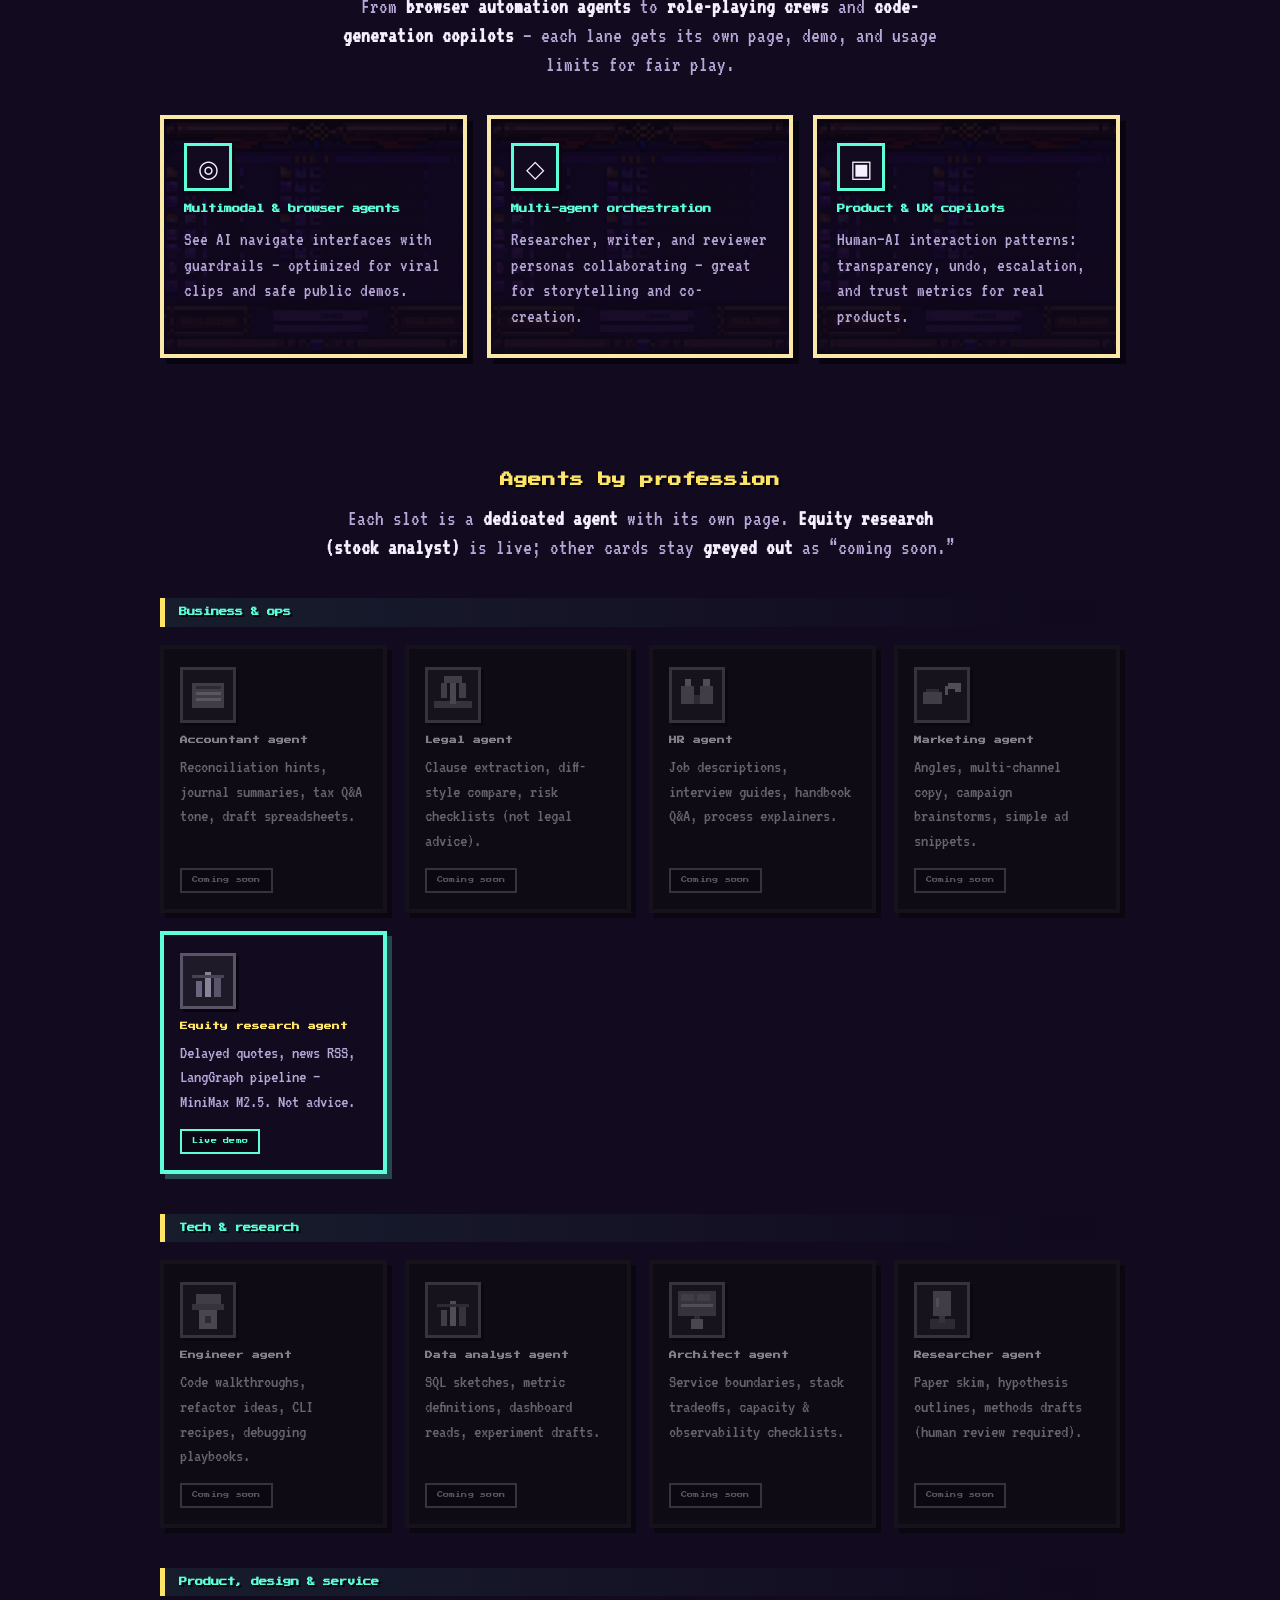
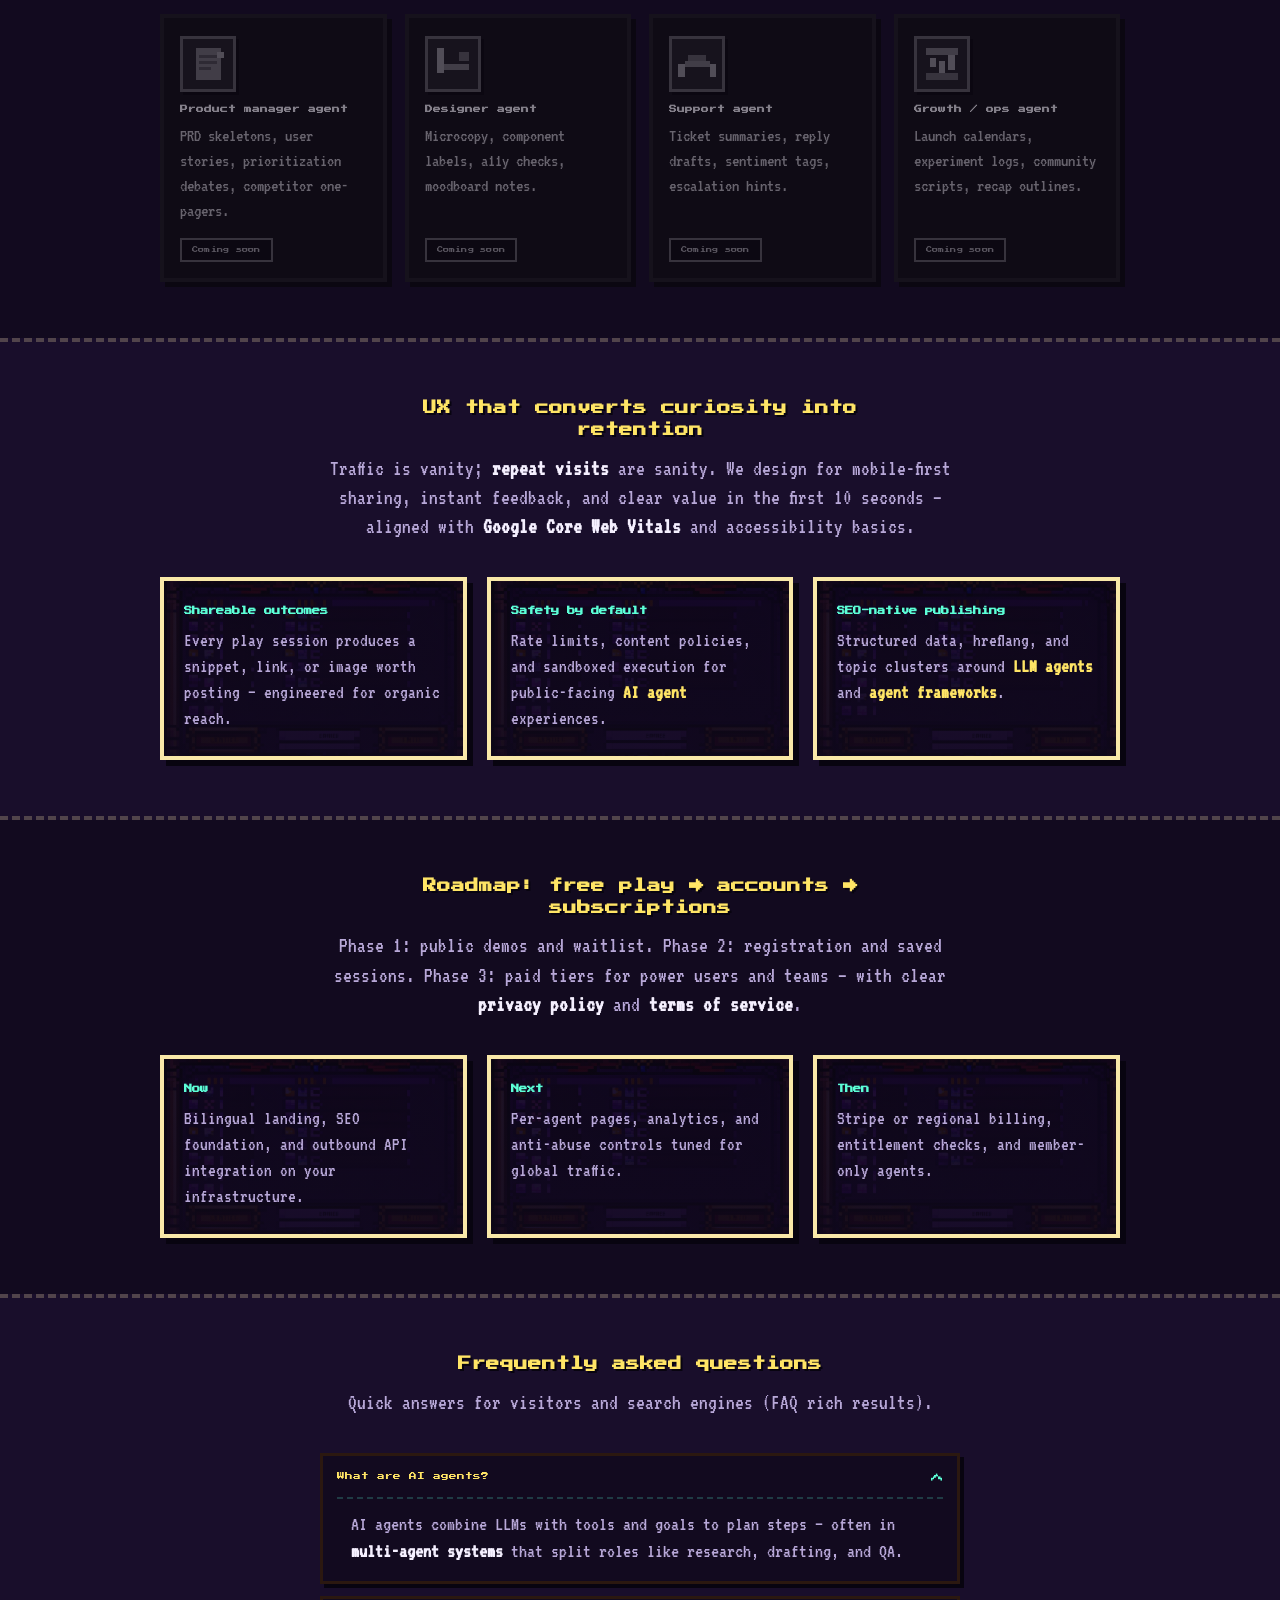
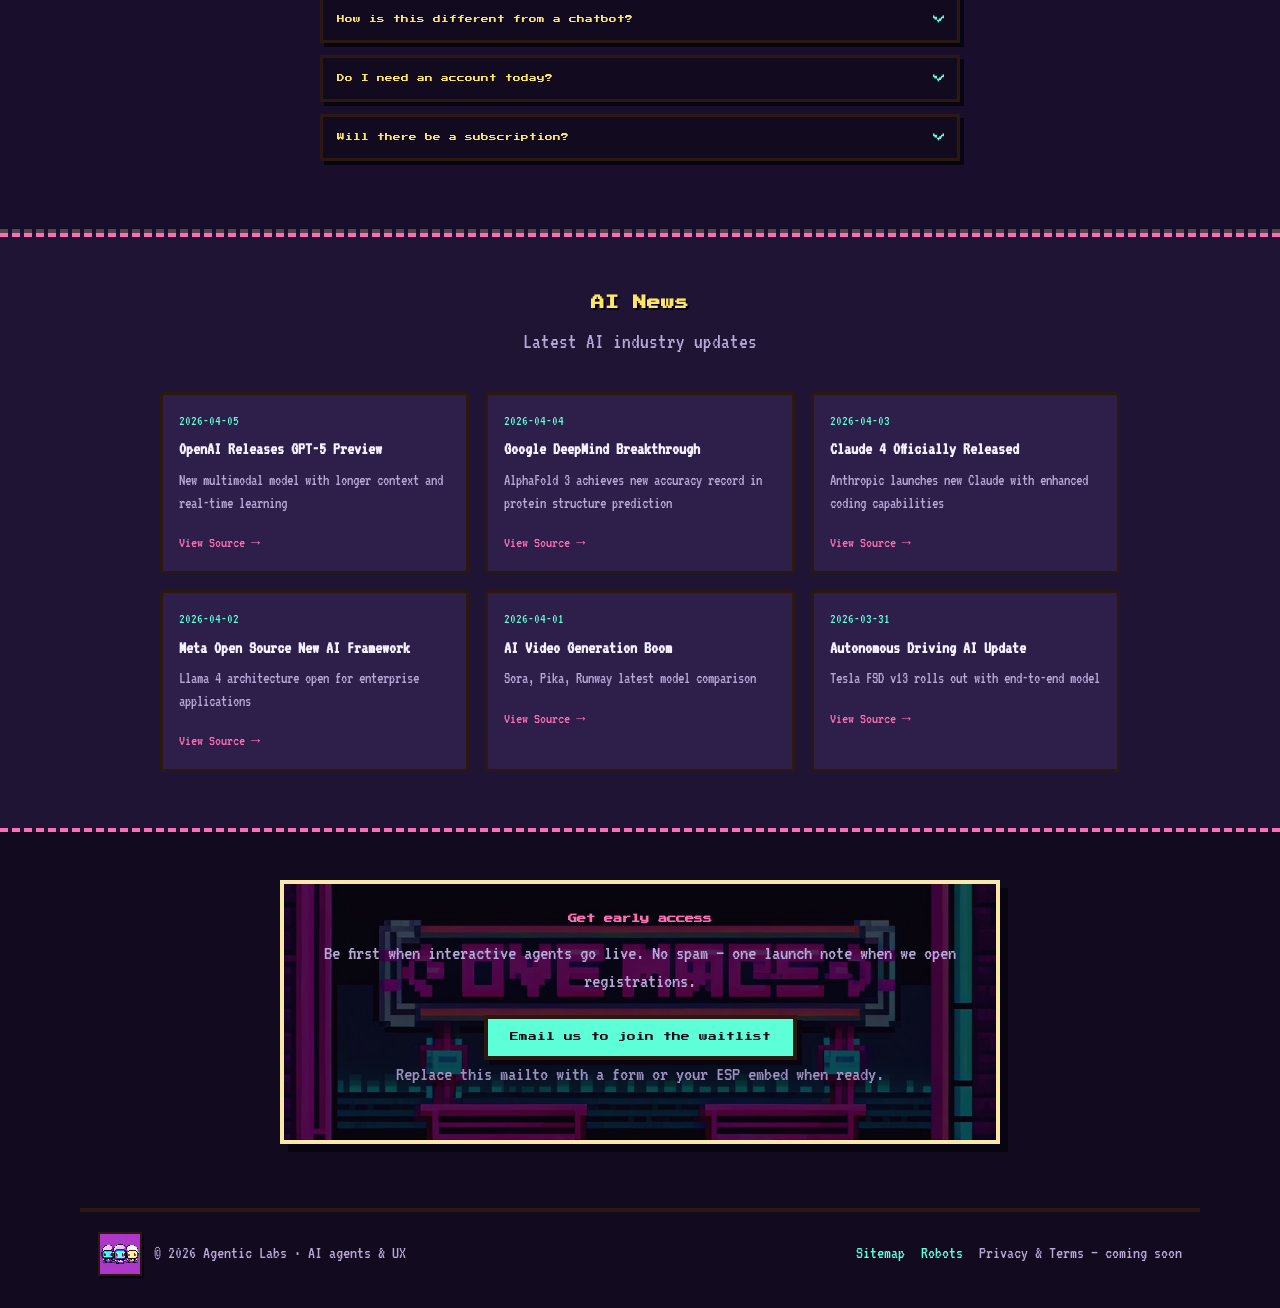
==== commit d881e70b: "Stock analyst pages, API source, absolute paths fix redirect loop Made-with: Cursor" ====
--- a/en/index.html
+++ b/en/index.html
@@ -31,9 +31,9 @@
   <meta name="twitter:description" content="Autonomous agents, multi-agent orchestration, and human-centered AI UX.">
   <meta name="twitter:image" content="https://3737-k.info/assets/mascot-trio-official.png">
 
-  <link rel="icon" type="image/png" href="../assets/mascot-trio-official.png">
-  <link rel="apple-touch-icon" href="../assets/mascot-trio-official.png">
-  <link rel="stylesheet" href="../assets/css/style.css">
+  <link rel="icon" type="image/png" href="/assets/mascot-trio-official.png">
+  <link rel="apple-touch-icon" href="/assets/mascot-trio-official.png">
+  <link rel="stylesheet" href="/assets/css/style.css">
 
   <script type="application/ld+json">
   {
@@ -108,8 +108,8 @@
 
   <header class="site-header">
     <div class="header-inner">
-      <a class="logo-lockup" href="index.html">
-        <img class="logo-mascot-img" src="../assets/mascot-trio-official.png" width="364" height="367" alt="">
+      <a class="logo-lockup" href="/en/index.html">
+        <img class="logo-mascot-img" src="/assets/mascot-trio-official.png" width="364" height="367" alt="">
         <span class="logo-text">Agentic <span>Labs</span></span>
       </a>
       <nav class="nav-main" aria-label="Primary">
@@ -117,10 +117,11 @@
         <a href="#ux">UX &amp; Trust</a>
         <a href="#roadmap">Roadmap</a>
         <a href="#directory">Roster</a>
+        <a href="/en/stock-analyst.html">Stock analyst</a>
         <a href="#faq">FAQ</a>
         <div class="lang-switch" role="group" aria-label="Language">
-          <a href="index.html" aria-current="true">EN</a>
-          <a href="../zh/index.html">中文</a>
+          <a href="/en/index.html" aria-current="true">EN</a>
+          <a href="/zh/index.html">中文</a>
         </div>
       </nav>
     </div>
@@ -136,7 +137,7 @@
       </p>
       <figure class="hero-media hero-media--mascot">
         <img
-          src="../assets/mascot-trio-official.png"
+          src="/assets/mascot-trio-official.png"
           width="364"
           height="367"
           alt="Three cute chibi pixel robots with glowing rectangular screen faces and headset sides — the Agentic Labs mascots."
@@ -150,7 +151,7 @@
       </div>
       <figure class="hero-media hero-banner-secondary">
         <img
-          src="../assets/pixel-hero-wide.png"
+          src="/assets/pixel-hero-wide.png"
           width="1280"
           height="640"
           alt=""
@@ -190,7 +191,7 @@
     <section id="directory" class="section agent-directory" aria-labelledby="directory-title">
       <div class="section-inner">
         <h2 id="directory-title" class="section-title">Agents by profession</h2>
-        <p class="section-desc">Each slot is a future <strong>dedicated agent</strong> with its own page and pixel avatar. Nothing is live yet — every card stays <strong>greyed out</strong> as “coming soon.”</p>
+        <p class="section-desc">Each slot is a <strong>dedicated agent</strong> with its own page. <strong>Equity research (stock analyst)</strong> is live; other cards stay <strong>greyed out</strong> as “coming soon.”</p>
 
         <div class="agent-category">
           <h3 class="agent-category-title">Business &amp; ops</h3>
@@ -219,6 +220,12 @@
               <p>Angles, multi-channel copy, campaign brainstorms, simple ad snippets.</p>
               <span class="agent-badge">Coming soon</span>
             </article>
+            <a class="agent-card agent-card--live" href="/en/stock-analyst.html">
+              <div class="agent-avatar" aria-hidden="true"><svg viewBox="0 0 16 16" xmlns="http://www.w3.org/2000/svg" shape-rendering="crispEdges"><rect fill="#1e1a28" width="16" height="16"/><rect fill="#6d6580" x="4" y="8" width="2" height="5"/><rect fill="#8a8298" x="7" y="5" width="2" height="8"/><rect fill="#5a5468" x="10" y="7" width="2" height="6"/><rect fill="#4a4358" x="3" y="6" width="10" height="1"/></svg></div>
+              <h4>Equity research agent</h4>
+              <p>Delayed quotes, news RSS, LangGraph pipeline — MiniMax M2.5. Not advice.</p>
+              <span class="agent-badge">Live demo</span>
+            </a>
           </div>
         </div>
 
@@ -356,6 +363,51 @@
       </div>
     </section>
 
+    <section id="news" class="section section--news" aria-labelledby="news-title">
+      <div class="section-inner">
+        <h2 id="news-title" class="section-title">AI News</h2>
+        <p class="section-desc">Latest AI industry updates</p>
+        <div class="news-grid">
+          <article class="news-card">
+            <span class="news-date">2026-04-05</span>
+            <h3>OpenAI Releases GPT-5 Preview</h3>
+            <p>New multimodal model with longer context and real-time learning</p>
+            <a href="https://openai.com/" target="_blank" rel="noopener">View Source →</a>
+          </article>
+          <article class="news-card">
+            <span class="news-date">2026-04-04</span>
+            <h3>Google DeepMind Breakthrough</h3>
+            <p>AlphaFold 3 achieves new accuracy record in protein structure prediction</p>
+            <a href="https://deepmind.google/" target="_blank" rel="noopener">View Source →</a>
+          </article>
+          <article class="news-card">
+            <span class="news-date">2026-04-03</span>
+            <h3>Claude 4 Officially Released</h3>
+            <p>Anthropic launches new Claude with enhanced coding capabilities</p>
+            <a href="https://www.anthropic.com" target="_blank" rel="noopener">View Source →</a>
+          </article>
+          <article class="news-card">
+            <span class="news-date">2026-04-02</span>
+            <h3>Meta Open Source New AI Framework</h3>
+            <p>Llama 4 architecture open for enterprise applications</p>
+            <a href="https://ai.meta.com" target="_blank" rel="noopener">View Source →</a>
+          </article>
+          <article class="news-card">
+            <span class="news-date">2026-04-01</span>
+            <h3>AI Video Generation Boom</h3>
+            <p>Sora, Pika, Runway latest model comparison</p>
+            <a href="https://openai.com/sora" target="_blank" rel="noopener">View Source →</a>
+          </article>
+          <article class="news-card">
+            <span class="news-date">2026-03-31</span>
+            <h3>Autonomous Driving AI Update</h3>
+            <p>Tesla FSD v13 rolls out with end-to-end model</p>
+            <a href="https://www.tesla.com/AI" target="_blank" rel="noopener">View Source →</a>
+          </article>
+        </div>
+      </div>
+    </section>
+
     <div class="cta-band" id="waitlist">
       <div class="cta-band-inner">
         <h2>Get early access</h2>
@@ -368,17 +420,17 @@
 
   <footer class="site-footer">
     <div class="footer-mascot">
-      <img src="../assets/mascot-trio-official.png" width="364" height="367" alt="" loading="lazy" decoding="async">
+      <img src="/assets/mascot-trio-official.png" width="364" height="367" alt="" loading="lazy" decoding="async">
       <span>© <span id="y"></span> Agentic Labs · AI agents &amp; UX</span>
     </div>
     <div class="footer-links">
-      <a href="../sitemap.xml">Sitemap</a>
-      <a href="../robots.txt">Robots</a>
+      <a href="/sitemap.xml">Sitemap</a>
+      <a href="/robots.txt">Robots</a>
       <span>Privacy &amp; Terms — coming soon</span>
     </div>
   </footer>
 
   <script>document.getElementById("y").textContent = new Date().getFullYear();</script>
-  <script src="../assets/js/main.js" defer></script>
+  <script src="/assets/js/main.js" defer></script>
 </body>
 </html>
--- a/assets/css/style.css
+++ b/assets/css/style.css
@@ -395,6 +395,64 @@
   border-bottom: 4px dashed rgba(249, 232, 168, 0.25);
 }
 
+/* AI News Section */
+.section--news {
+  background: rgba(45, 31, 74, 0.5);
+  border-top: 4px dashed var(--px-pink);
+  border-bottom: 4px dashed var(--px-pink);
+}
+
+.news-grid {
+  display: grid;
+  grid-template-columns: repeat(auto-fit, minmax(280px, 1fr));
+  gap: 16px;
+  margin-top: 24px;
+}
+
+.news-card {
+  background: var(--px-panel);
+  border: 3px solid var(--px-border-dark);
+  padding: 16px;
+  border-radius: 4px;
+  transition: transform 0.2s, box-shadow 0.2s;
+}
+
+.news-card:hover {
+  transform: translate(-2px, -2px);
+  box-shadow: 6px 6px 0 var(--px-shadow);
+}
+
+.news-date {
+  font-size: 0.9rem;
+  color: var(--px-cyan);
+  display: block;
+  margin-bottom: 8px;
+}
+
+.news-card h3 {
+  font-family: var(--font-pixel);
+  font-size: 1.1rem;
+  margin: 0 0 8px;
+  color: var(--px-text);
+  line-height: 1.3;
+}
+
+.news-card p {
+  font-size: 1rem;
+  color: var(--px-muted);
+  margin: 0 0 12px;
+  line-height: 1.4;
+}
+
+.news-card a {
+  font-size: 0.95rem;
+  color: var(--px-pink);
+}
+
+.news-card a:hover {
+  color: var(--px-yellow);
+}
+
 .section-inner {
   max-width: var(--px-max);
   margin: 0 auto;
@@ -739,6 +797,137 @@
   color: var(--px-yellow);
 }
 
+/* —— Live agent card —— */
+.agent-card--live {
+  text-decoration: none;
+  color: inherit;
+  cursor: pointer;
+  pointer-events: auto;
+  border-color: var(--px-cyan);
+  box-shadow: 5px 5px 0 rgba(92, 255, 215, 0.25);
+}
+
+.agent-card--live:hover {
+  transform: translate(-2px, -2px);
+  box-shadow: 7px 7px 0 var(--px-shadow);
+  border-color: var(--px-yellow);
+}
+
+.agent-card--live .agent-badge {
+  color: var(--px-cyan);
+  border-color: var(--px-cyan);
+}
+
+/* —— Stock analyst tool page —— */
+.sa-page .section-inner {
+  max-width: var(--px-max-wide);
+}
+
+.sa-lead {
+  color: var(--px-muted);
+  font-size: 1.2rem;
+  max-width: 52rem;
+  margin-bottom: 1.25rem;
+}
+
+.sa-panel {
+  border: 4px solid var(--px-border-dark);
+  background: var(--px-bg-deep);
+  box-shadow: 6px 6px 0 var(--px-shadow);
+  padding: 1.25rem 1.25rem 1.5rem;
+  margin-bottom: 1.5rem;
+}
+
+.sa-form-grid {
+  display: grid;
+  gap: 14px;
+  max-width: 32rem;
+}
+
+.sa-form-grid label {
+  display: flex;
+  flex-direction: column;
+  gap: 6px;
+  color: var(--px-muted);
+  font-size: 1.1rem;
+}
+
+.sa-form-grid input,
+.sa-form-grid textarea {
+  font-family: var(--font-pixel);
+  font-size: 1.25rem;
+  padding: 10px 12px;
+  border: 3px solid var(--px-border-dark);
+  background: var(--px-panel);
+  color: var(--px-text);
+}
+
+.sa-form-grid textarea {
+  min-height: 5rem;
+  resize: vertical;
+}
+
+.sa-actions {
+  margin-top: 8px;
+}
+
+.sa-status {
+  margin-top: 12px;
+  font-size: 1.1rem;
+  color: var(--px-cyan);
+}
+
+.sa-status--err {
+  color: #ff8a8a;
+}
+
+.sa-output-wrap {
+  border: 4px solid var(--px-border-dark);
+  background: #0d0818;
+  box-shadow: 6px 6px 0 var(--px-shadow);
+  padding: 1rem 1.25rem;
+  min-height: 12rem;
+}
+
+.sa-output-wrap h3 {
+  font-family: var(--font-title);
+  font-size: 0.52rem;
+  color: var(--px-yellow);
+  margin: 0 0 12px;
+}
+
+.sa-output {
+  white-space: pre-wrap;
+  word-break: break-word;
+  margin: 0;
+  font-size: 1.15rem;
+  line-height: 1.45;
+  color: var(--px-text);
+}
+
+.sa-provenance {
+  border-left: 5px solid var(--px-yellow);
+  padding: 12px 14px;
+  background: rgba(255, 229, 102, 0.06);
+  margin-bottom: 1.5rem;
+  font-size: 1.05rem;
+  color: var(--px-muted);
+  line-height: 1.45;
+}
+
+.sa-provenance a {
+  color: var(--px-cyan);
+}
+
+.sa-provenance strong {
+  color: var(--px-text);
+}
+
+.sa-lang-switch {
+  margin-bottom: 1rem;
+  font-size: 1.1rem;
+}
+
 @media (max-width: 640px) {
   body {
     font-size: 1.2rem;
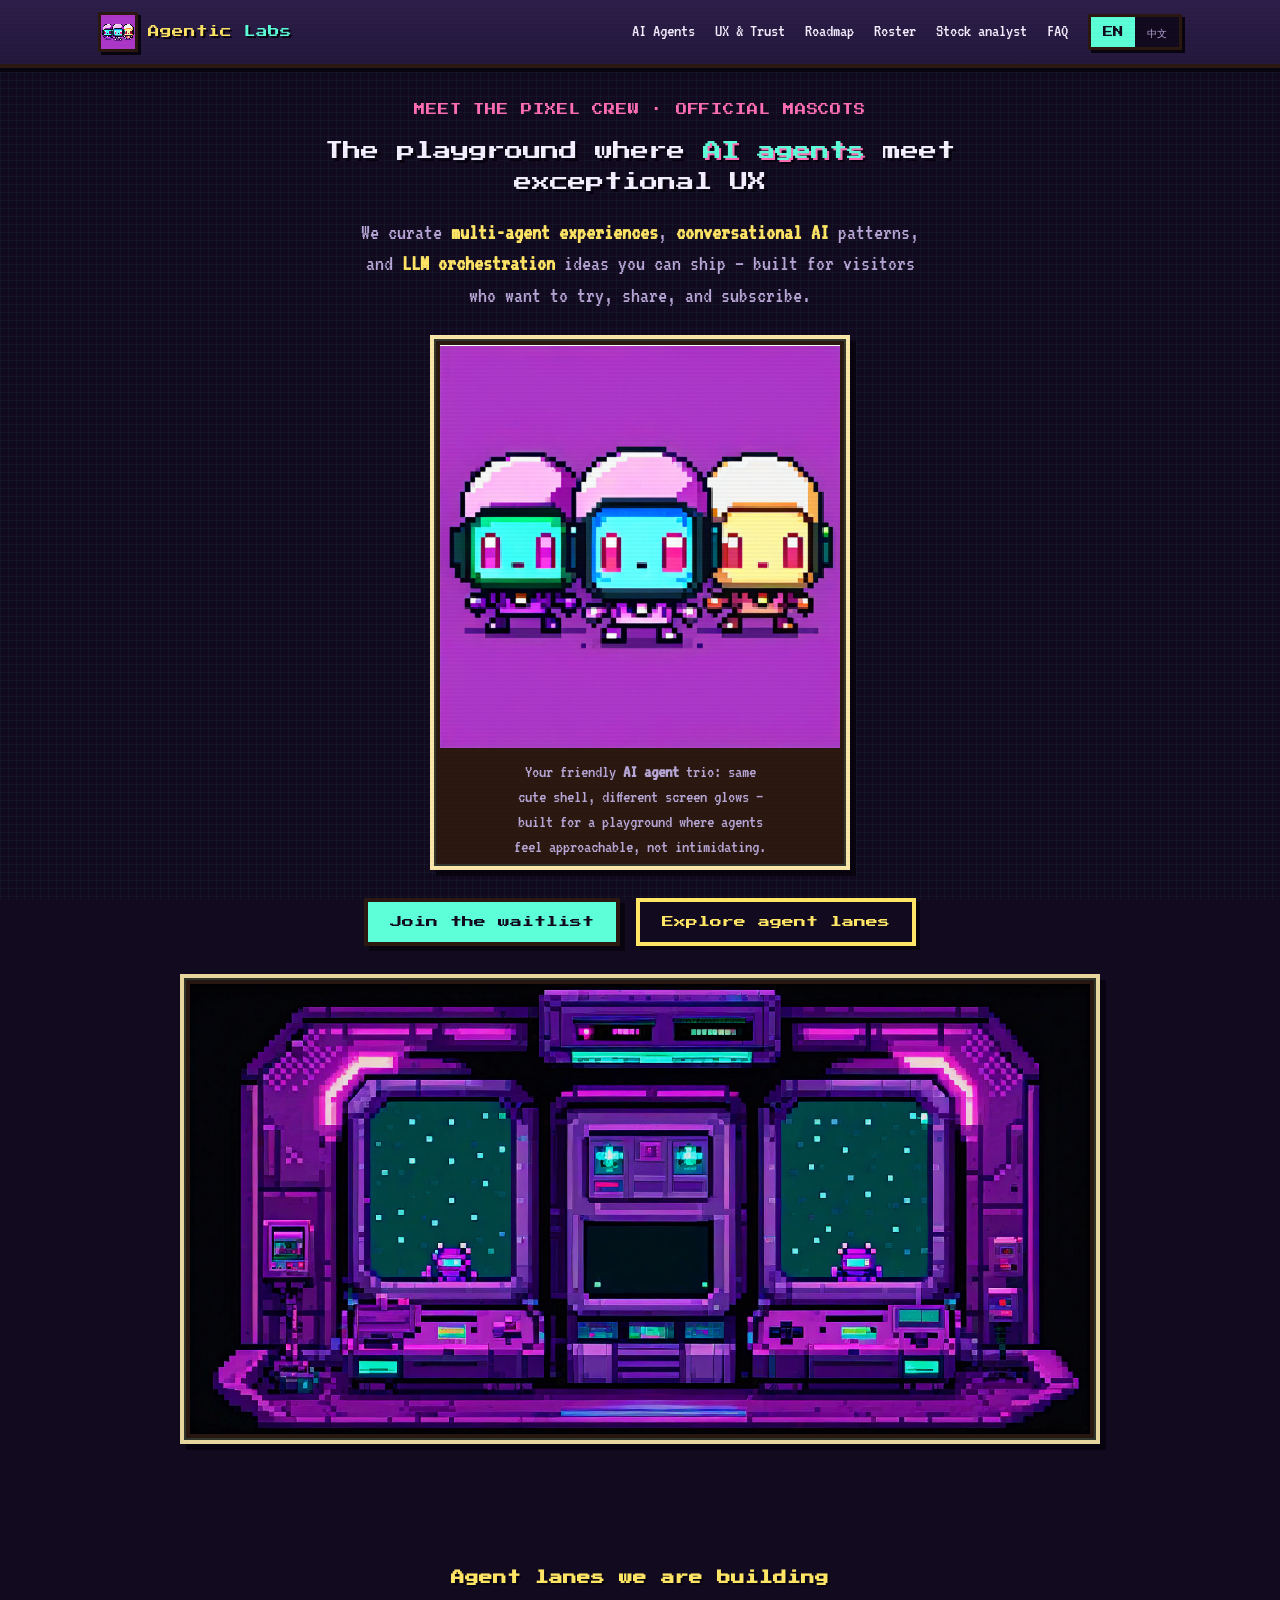
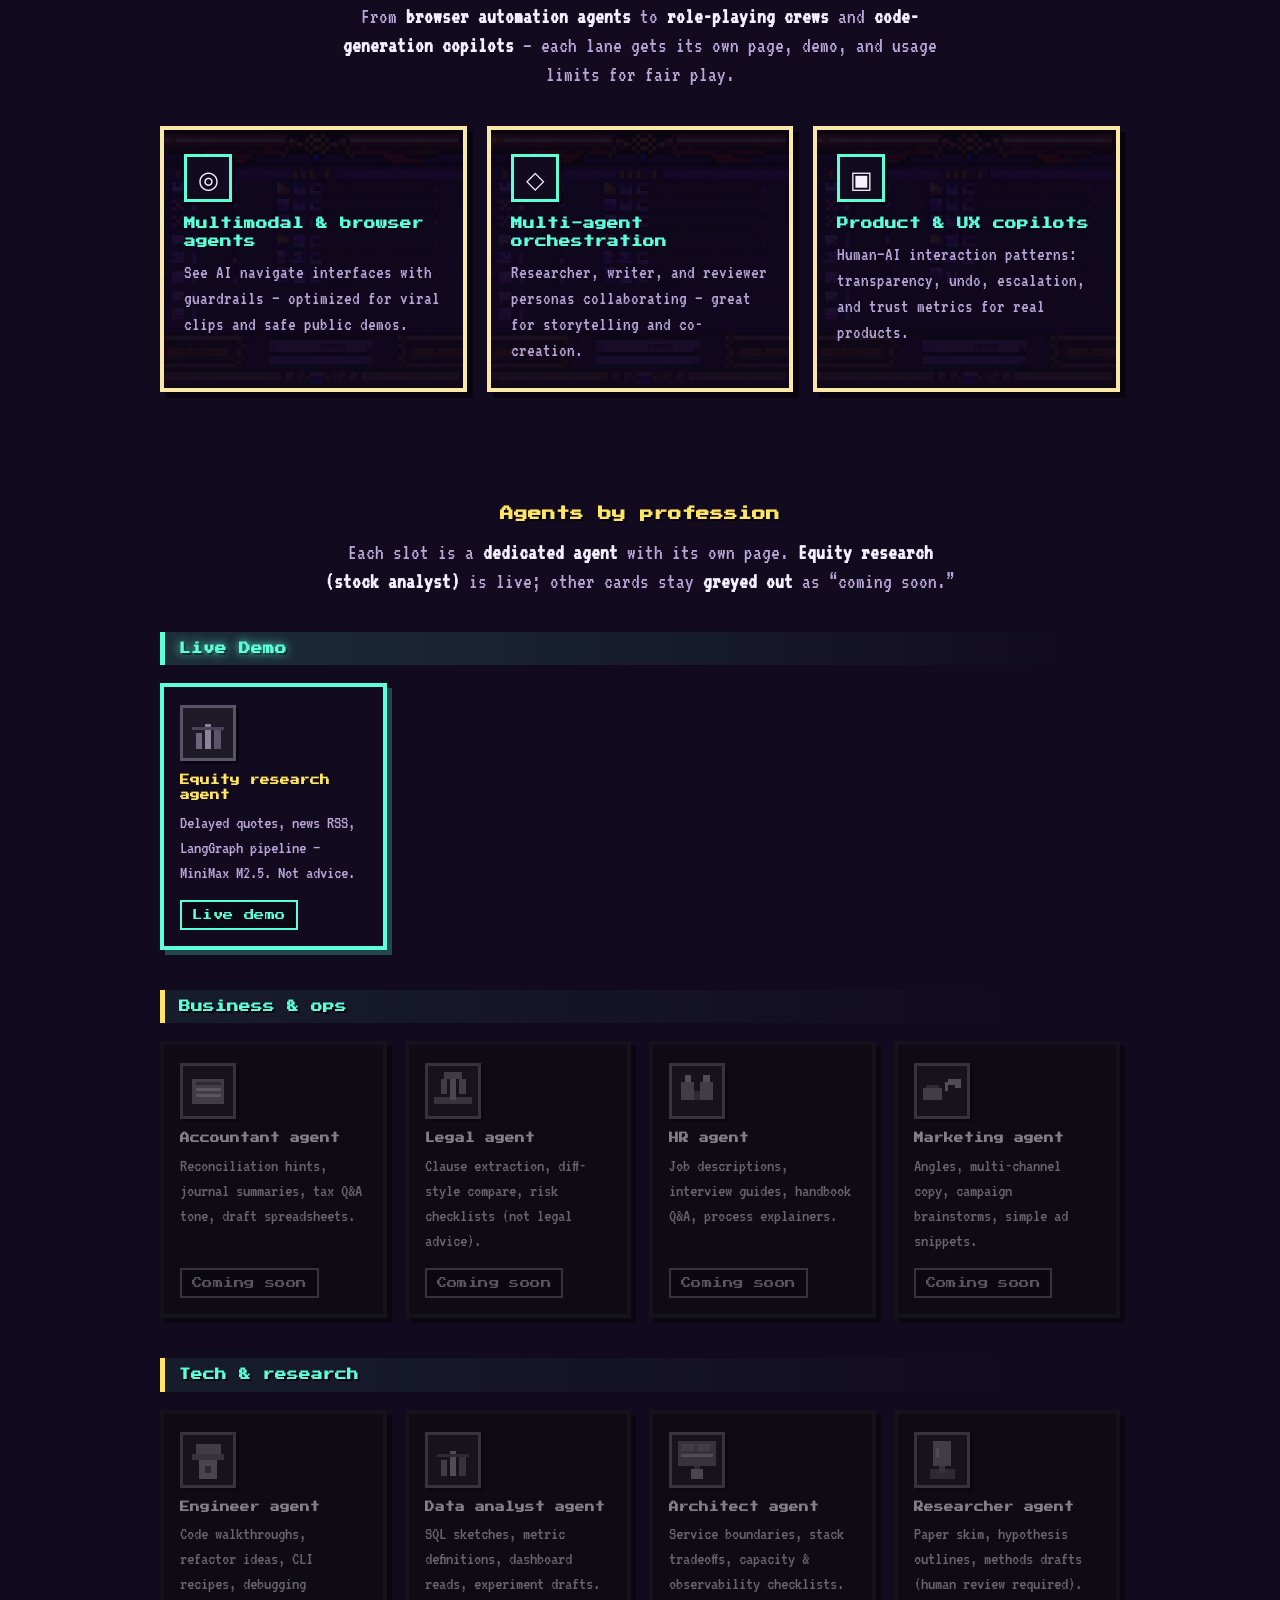
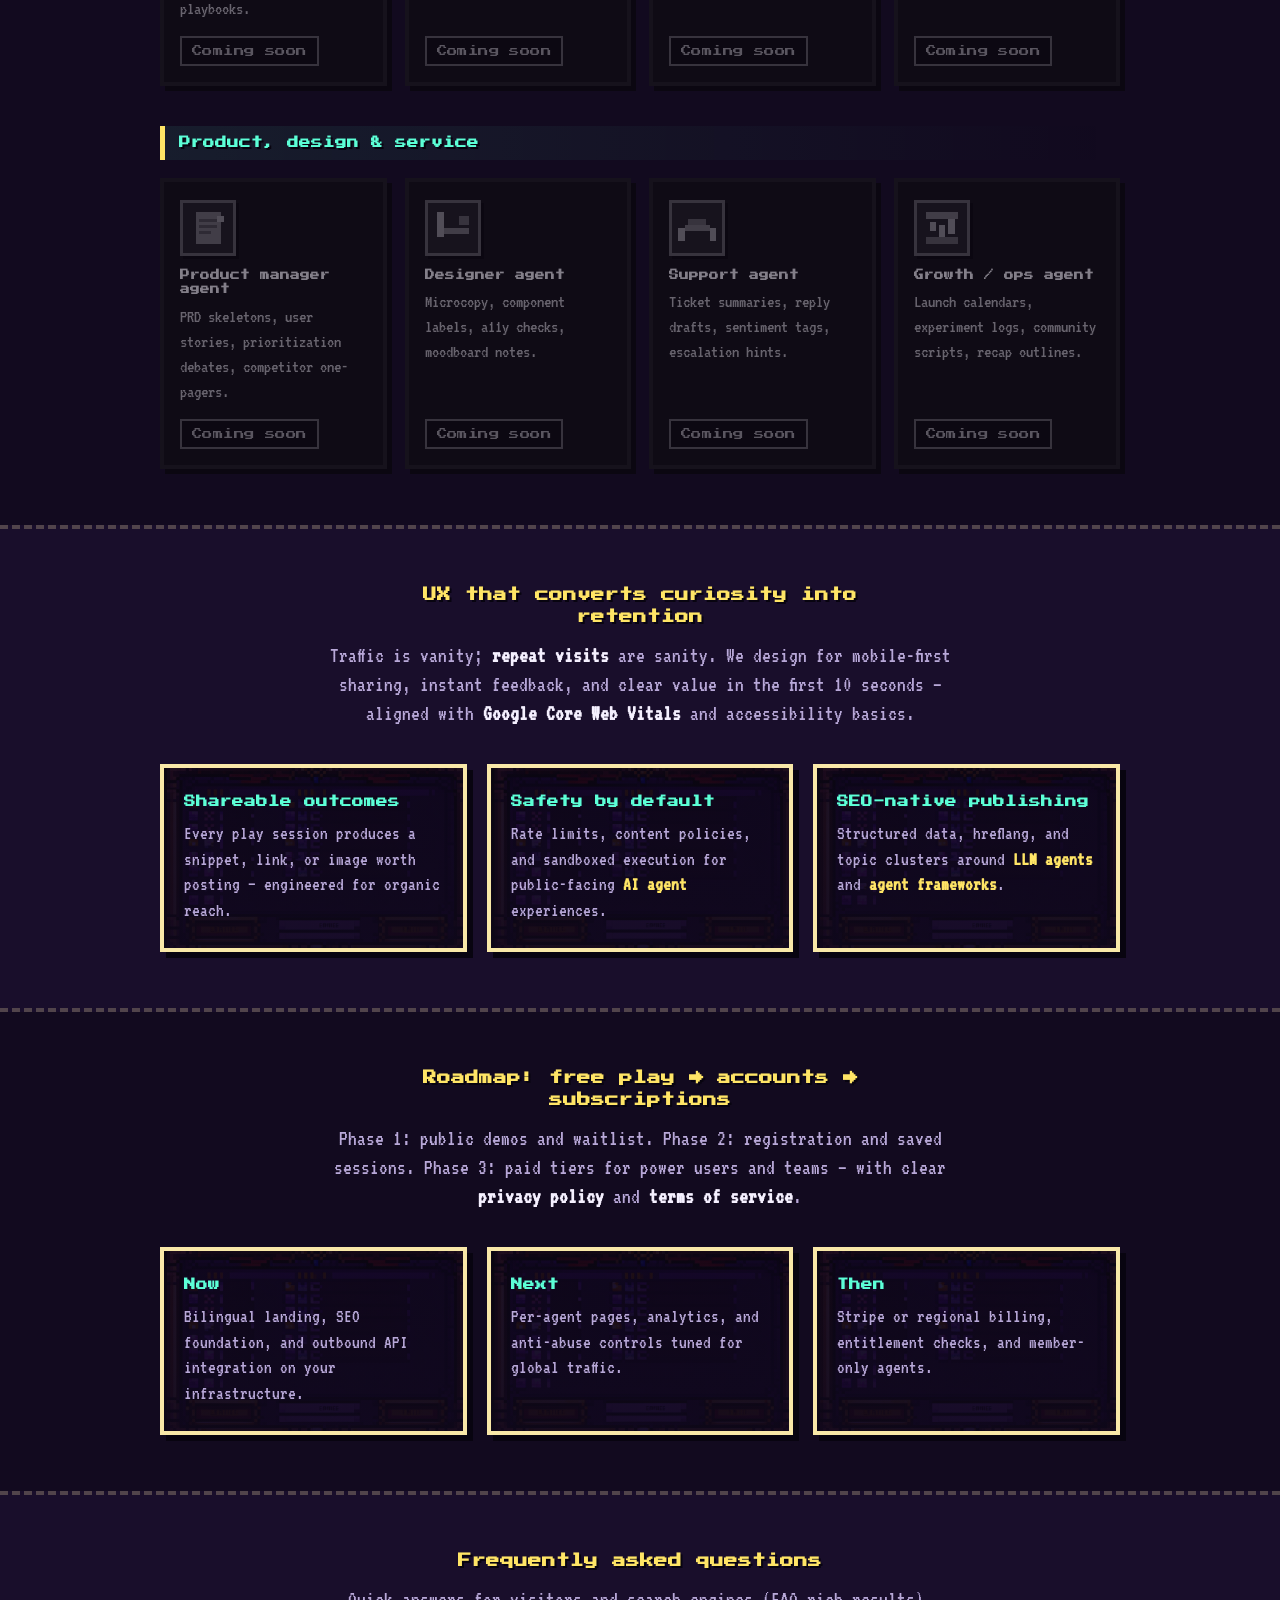
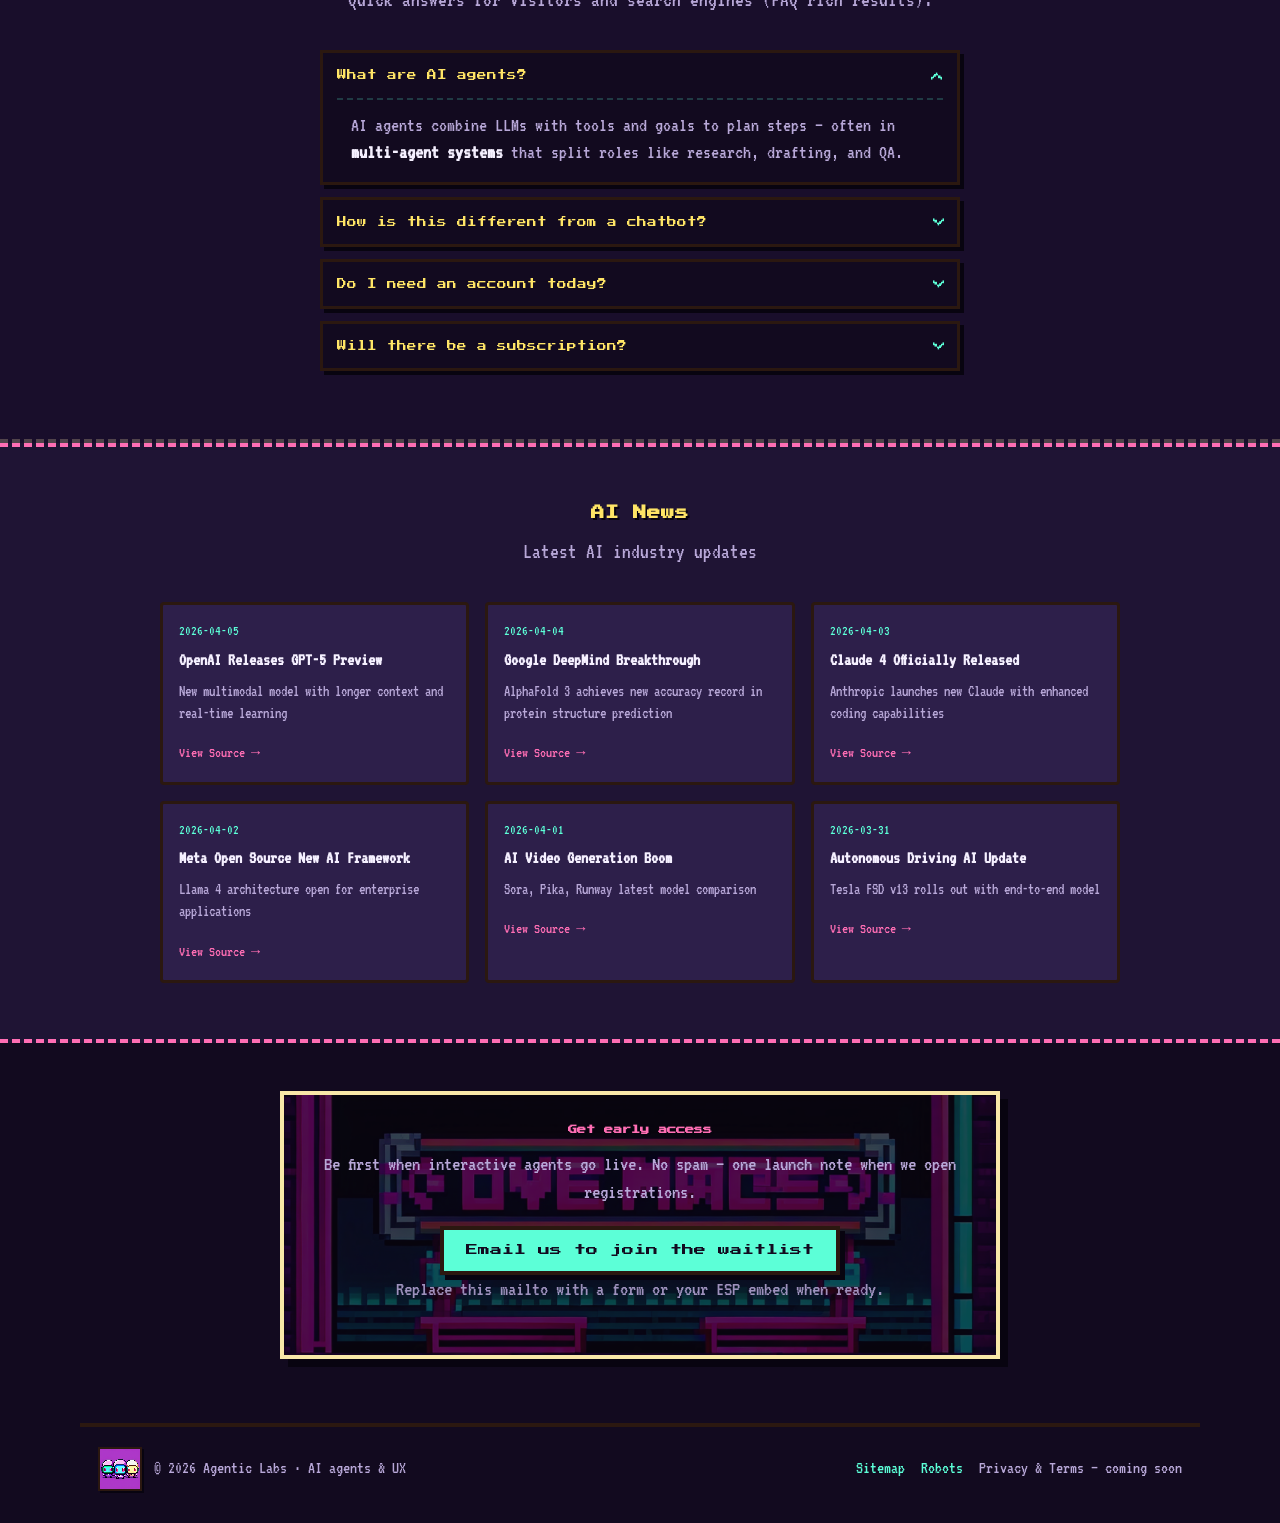
==== commit 3fd06f2f: "Improve: add AI news section, move live demo to top, increase font sizes" ====
--- a/en/index.html
+++ b/en/index.html
@@ -194,38 +194,44 @@
         <p class="section-desc">Each slot is a <strong>dedicated agent</strong> with its own page. <strong>Equity research (stock analyst)</strong> is live; other cards stay <strong>greyed out</strong> as “coming soon.”</p>
 
         <div class="agent-category">
-          <h3 class="agent-category-title">Business &amp; ops</h3>
+          <h3 class="agent-category-title agent-category-title--live">Live Demo</h3>
           <div class="agent-grid">
-            <article class="agent-card agent-card--soon">
-              <div class="agent-avatar" aria-hidden="true"><svg viewBox="0 0 16 16" xmlns="http://www.w3.org/2000/svg" shape-rendering="crispEdges"><rect fill="#1e1a28" width="16" height="16"/><rect fill="#6d6580" x="3" y="4" width="10" height="8"/><rect fill="#4a4358" x="4" y="5" width="8" height="1"/><rect fill="#9a92a8" x="4" y="7" width="2" height="1"/><rect fill="#9a92a8" x="6" y="7" width="2" height="1"/><rect fill="#9a92a8" x="8" y="7" width="2" height="1"/><rect fill="#9a92a8" x="10" y="7" width="2" height="1"/><rect fill="#9a92a8" x="4" y="9" width="2" height="1"/><rect fill="#9a92a8" x="6" y="9" width="2" height="1"/><rect fill="#9a92a8" x="8" y="9" width="2" height="1"/><rect fill="#9a92a8" x="10" y="9" width="2" height="1"/></svg></div>
-              <h4>Accountant agent</h4>
-              <p>Reconciliation hints, journal summaries, tax Q&amp;A tone, draft spreadsheets.</p>
-              <span class="agent-badge">Coming soon</span>
-            </article>
-            <article class="agent-card agent-card--soon">
-              <div class="agent-avatar" aria-hidden="true"><svg viewBox="0 0 16 16" xmlns="http://www.w3.org/2000/svg" shape-rendering="crispEdges"><rect fill="#1e1a28" width="16" height="16"/><rect fill="#5a5468" x="2" y="10" width="12" height="2"/><rect fill="#7d7588" x="7" y="3" width="2" height="8"/><rect fill="#6d6580" x="5" y="2" width="6" height="2"/><rect fill="#6d6580" x="4" y="4" width="2" height="5"/><rect fill="#6d6580" x="10" y="4" width="2" height="5"/></svg></div>
-              <h4>Legal agent</h4>
-              <p>Clause extraction, diff-style compare, risk checklists (not legal advice).</p>
-              <span class="agent-badge">Coming soon</span>
-            </article>
-            <article class="agent-card agent-card--soon">
-              <div class="agent-avatar" aria-hidden="true"><svg viewBox="0 0 16 16" xmlns="http://www.w3.org/2000/svg" shape-rendering="crispEdges"><rect fill="#1e1a28" width="16" height="16"/><rect fill="#6d6580" x="3" y="5" width="4" height="6"/><rect fill="#6d6580" x="9" y="5" width="4" height="6"/><rect fill="#8a8298" x="4" y="3" width="2" height="2"/><rect fill="#8a8298" x="10" y="3" width="2" height="2"/><rect fill="#4a4358" x="7" y="8" width="2" height="3"/></svg></div>
-              <h4>HR agent</h4>
-              <p>Job descriptions, interview guides, handbook Q&amp;A, process explainers.</p>
-              <span class="agent-badge">Coming soon</span>
-            </article>
-            <article class="agent-card agent-card--soon">
-              <div class="agent-avatar" aria-hidden="true"><svg viewBox="0 0 16 16" xmlns="http://www.w3.org/2000/svg" shape-rendering="crispEdges"><rect fill="#1e1a28" width="16" height="16"/><rect fill="#6d6580" x="2" y="7" width="6" height="4"/><rect fill="#4a4358" x="3" y="6" width="4" height="1"/><rect fill="#8a8298" x="9" y="5" width="1" height="3"/><rect fill="#8a8298" x="10" y="4" width="4" height="2"/><rect fill="#8a8298" x="12" y="6" width="2" height="1"/></svg></div>
-              <h4>Marketing agent</h4>
-              <p>Angles, multi-channel copy, campaign brainstorms, simple ad snippets.</p>
-              <span class="agent-badge">Coming soon</span>
-            </article>
             <a class="agent-card agent-card--live" href="/en/stock-analyst.html">
               <div class="agent-avatar" aria-hidden="true"><svg viewBox="0 0 16 16" xmlns="http://www.w3.org/2000/svg" shape-rendering="crispEdges"><rect fill="#1e1a28" width="16" height="16"/><rect fill="#6d6580" x="4" y="8" width="2" height="5"/><rect fill="#8a8298" x="7" y="5" width="2" height="8"/><rect fill="#5a5468" x="10" y="7" width="2" height="6"/><rect fill="#4a4358" x="3" y="6" width="10" height="1"/></svg></div>
               <h4>Equity research agent</h4>
               <p>Delayed quotes, news RSS, LangGraph pipeline — MiniMax M2.5. Not advice.</p>
               <span class="agent-badge">Live demo</span>
             </a>
+          </div>
+        </div>
+
+        <div class="agent-category">
+          <h3 class="agent-category-title">Business &amp; ops</h3>
+          <div class="agent-grid">
+            <article class="agent-card agent-card--soon">
+              <div class="agent-avatar" aria-hidden="true"><svg viewBox="0 0 16 16" xmlns="http://www.w3.org/2000/svg" shape-rendering="crispEdges"><rect fill="#1e1a28" width="16" height="16"/><rect fill="#6d6580" x="3" y="4" width="10" height="8"/><rect fill="#4a4358" x="4" y="5" width="8" height="1"/><rect fill="#9a92a8" x="4" y="7" width="2" height="1"/><rect fill="#9a92a8" x="6" y="7" width="2" height="1"/><rect fill="#9a92a8" x="8" y="7" width="2" height="1"/><rect fill="#9a92a8" x="10" y="7" width="2" height="1"/><rect fill="#9a92a8" x="4" y="9" width="2" height="1"/><rect fill="#9a92a8" x="6" y="9" width="2" height="1"/><rect fill="#9a92a8" x="8" y="9" width="2" height="1"/><rect fill="#9a92a8" x="10" y="9" width="2" height="1"/></svg></div>
+              <h4>Accountant agent</h4>
+              <p>Reconciliation hints, journal summaries, tax Q&amp;A tone, draft spreadsheets.</p>
+              <span class="agent-badge">Coming soon</span>
+            </article>
+            <article class="agent-card agent-card--soon">
+              <div class="agent-avatar" aria-hidden="true"><svg viewBox="0 0 16 16" xmlns="http://www.w3.org/2000/svg" shape-rendering="crispEdges"><rect fill="#1e1a28" width="16" height="16"/><rect fill="#5a5468" x="2" y="10" width="12" height="2"/><rect fill="#7d7588" x="7" y="3" width="2" height="8"/><rect fill="#6d6580" x="5" y="2" width="6" height="2"/><rect fill="#6d6580" x="4" y="4" width="2" height="5"/><rect fill="#6d6580" x="10" y="4" width="2" height="5"/></svg></div>
+              <h4>Legal agent</h4>
+              <p>Clause extraction, diff-style compare, risk checklists (not legal advice).</p>
+              <span class="agent-badge">Coming soon</span>
+            </article>
+            <article class="agent-card agent-card--soon">
+              <div class="agent-avatar" aria-hidden="true"><svg viewBox="0 0 16 16" xmlns="http://www.w3.org/2000/svg" shape-rendering="crispEdges"><rect fill="#1e1a28" width="16" height="16"/><rect fill="#6d6580" x="3" y="5" width="4" height="6"/><rect fill="#6d6580" x="9" y="5" width="4" height="6"/><rect fill="#8a8298" x="4" y="3" width="2" height="2"/><rect fill="#8a8298" x="10" y="3" width="2" height="2"/><rect fill="#4a4358" x="7" y="8" width="2" height="3"/></svg></div>
+              <h4>HR agent</h4>
+              <p>Job descriptions, interview guides, handbook Q&amp;A, process explainers.</p>
+              <span class="agent-badge">Coming soon</span>
+            </article>
+            <article class="agent-card agent-card--soon">
+              <div class="agent-avatar" aria-hidden="true"><svg viewBox="0 0 16 16" xmlns="http://www.w3.org/2000/svg" shape-rendering="crispEdges"><rect fill="#1e1a28" width="16" height="16"/><rect fill="#6d6580" x="2" y="7" width="6" height="4"/><rect fill="#4a4358" x="3" y="6" width="4" height="1"/><rect fill="#8a8298" x="9" y="5" width="1" height="3"/><rect fill="#8a8298" x="10" y="4" width="4" height="2"/><rect fill="#8a8298" x="12" y="6" width="2" height="1"/></svg></div>
+              <h4>Marketing agent</h4>
+              <p>Angles, multi-channel copy, campaign brainstorms, simple ad snippets.</p>
+              <span class="agent-badge">Coming soon</span>
+            </article>
           </div>
         </div>
 
--- a/assets/css/style.css
+++ b/assets/css/style.css
@@ -90,7 +90,7 @@
   color: var(--px-bg-deep);
   z-index: 100000;
   font-family: var(--font-title);
-  font-size: 0.55rem;
+  font-size: 0.75rem;
 }
 
 .skip-link:focus {
@@ -145,7 +145,7 @@
 
 .logo-text {
   font-family: var(--font-title);
-  font-size: 0.52rem;
+  font-size: 0.72rem;
   line-height: 1.55;
   color: var(--px-yellow);
   text-shadow: 2px 2px 0 var(--px-shadow);
@@ -203,7 +203,7 @@
 
 .lang-switch a {
   font-family: var(--font-title);
-  font-size: 0.45rem;
+  font-size: 0.65rem;
   padding: 8px 12px;
   color: var(--px-muted);
   text-decoration: none;
@@ -229,7 +229,7 @@
 
 .hero-eyebrow {
   font-family: var(--font-title);
-  font-size: 0.5rem;
+  font-size: 0.7rem;
   line-height: 1.8;
   color: var(--px-pink);
   text-transform: uppercase;
@@ -344,7 +344,7 @@
   justify-content: center;
   padding: 12px 22px;
   font-family: var(--font-title);
-  font-size: 0.55rem;
+  font-size: 0.75rem;
   line-height: 1.4;
   border: 4px solid var(--px-border-dark);
   cursor: pointer;
@@ -542,7 +542,7 @@
 
 .card h3 {
   font-family: var(--font-title);
-  font-size: 0.52rem;
+  font-size: 0.72rem;
   line-height: 1.6;
   margin: 0 0 10px;
   color: var(--px-cyan);
@@ -574,7 +574,7 @@
 
 .agent-category-title {
   font-family: var(--font-title);
-  font-size: clamp(0.42rem, 1.6vw, 0.52rem);
+  font-size: clamp(0.55rem, 2vw, 0.72rem);
   line-height: 1.5;
   color: var(--px-cyan);
   margin: 0 0 18px;
@@ -582,6 +582,14 @@
   border-left: 5px solid var(--px-yellow);
   text-shadow: 2px 2px 0 var(--px-shadow);
   background: linear-gradient(90deg, rgba(92, 255, 215, 0.08), transparent);
+}
+
+/*  Live demo category highlight */
+.agent-category-title--live {
+  color: var(--px-cyan);
+  border-left-color: var(--px-cyan);
+  background: linear-gradient(90deg, rgba(92, 255, 215, 0.15), transparent);
+  text-shadow: 0 0 10px var(--px-cyan), 2px 2px 0 var(--px-shadow);
 }
 
 .agent-grid {
@@ -629,7 +637,7 @@
 
 .agent-card h4 {
   font-family: var(--font-title);
-  font-size: 0.48rem;
+  font-size: 0.6rem;
   line-height: 1.55;
   margin: 0 0 8px;
   color: var(--px-yellow);
@@ -647,7 +655,7 @@
   display: inline-block;
   margin-top: 14px;
   font-family: var(--font-title);
-  font-size: 0.38rem;
+  font-size: 0.65rem;
   line-height: 1.4;
   padding: 6px 10px;
   color: #9a92a8;
@@ -672,7 +680,7 @@
 details.faq-item summary {
   cursor: pointer;
   font-family: var(--font-title);
-  font-size: 0.48rem;
+  font-size: 0.6rem;
   line-height: 1.7;
   padding: 14px 40px 14px 14px;
   list-style: none;
@@ -891,7 +899,7 @@
 
 .sa-output-wrap h3 {
   font-family: var(--font-title);
-  font-size: 0.52rem;
+  font-size: 0.72rem;
   color: var(--px-yellow);
   margin: 0 0 12px;
 }
